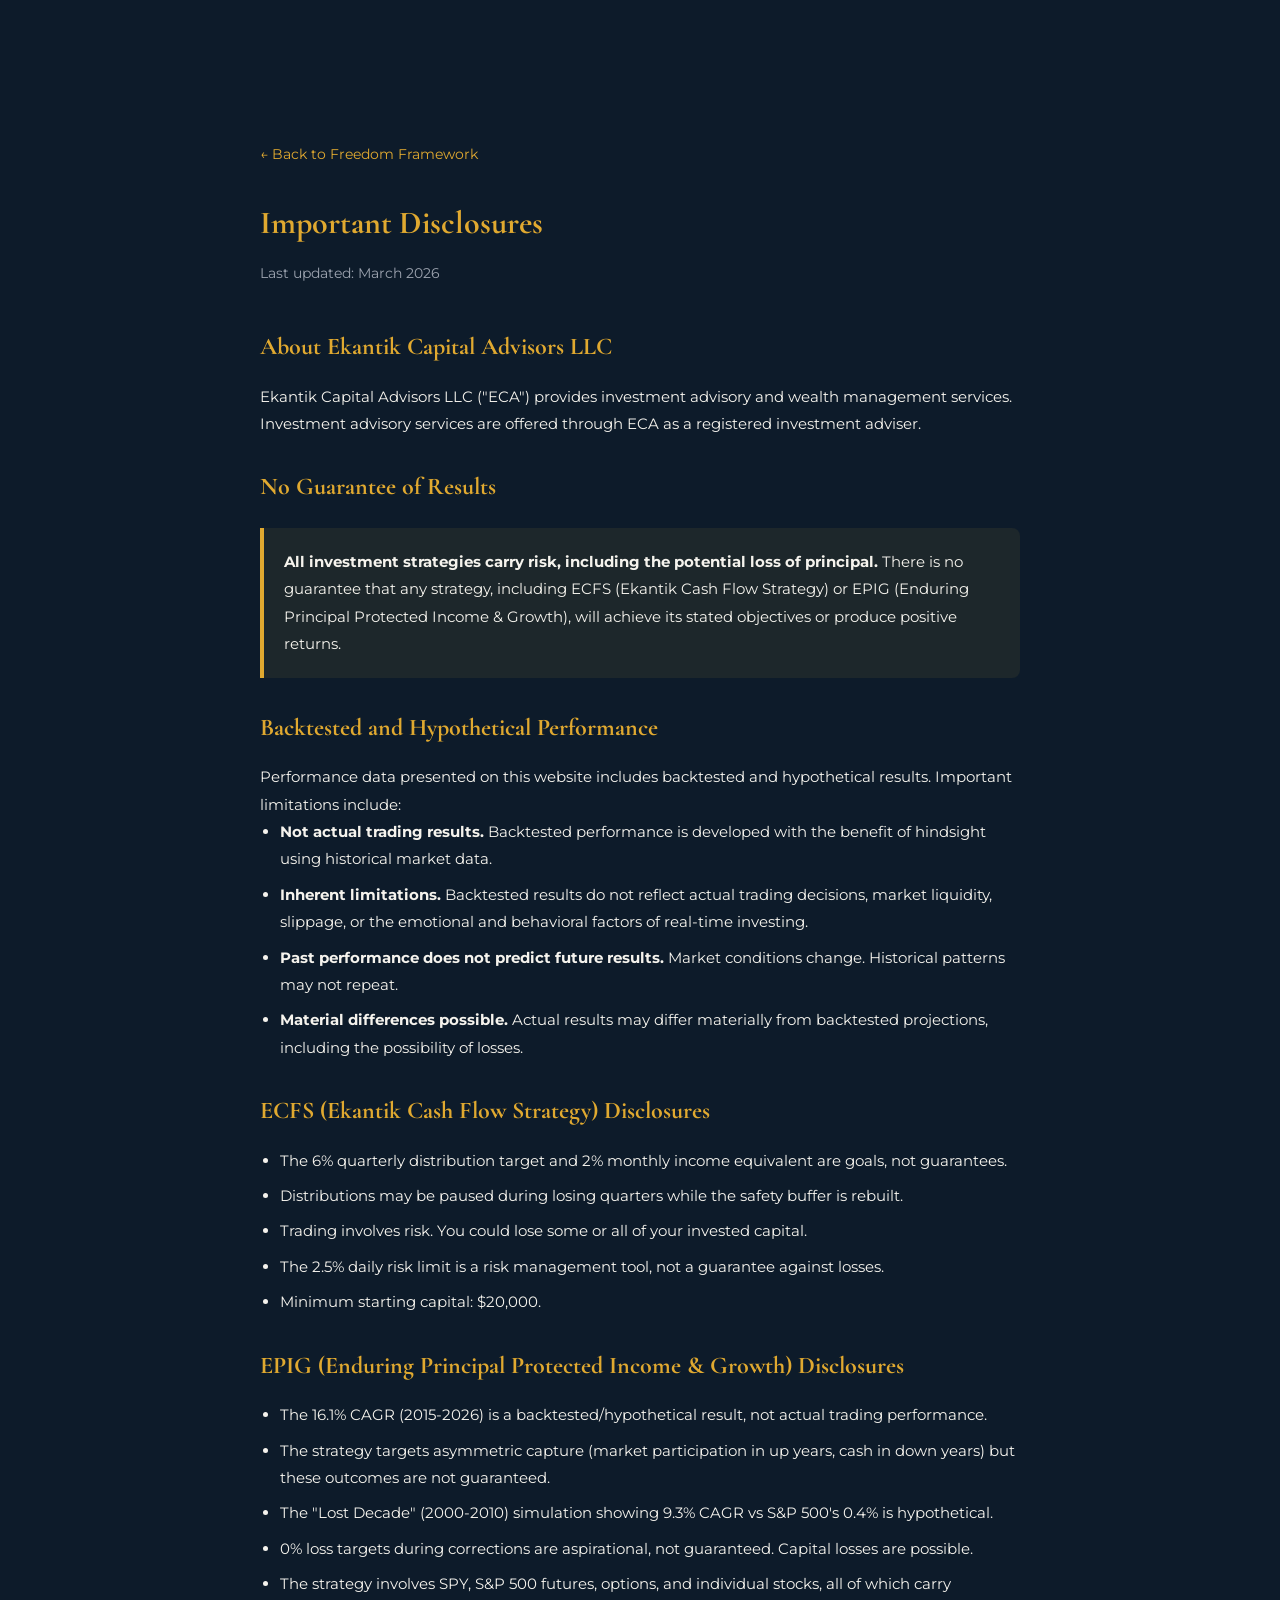
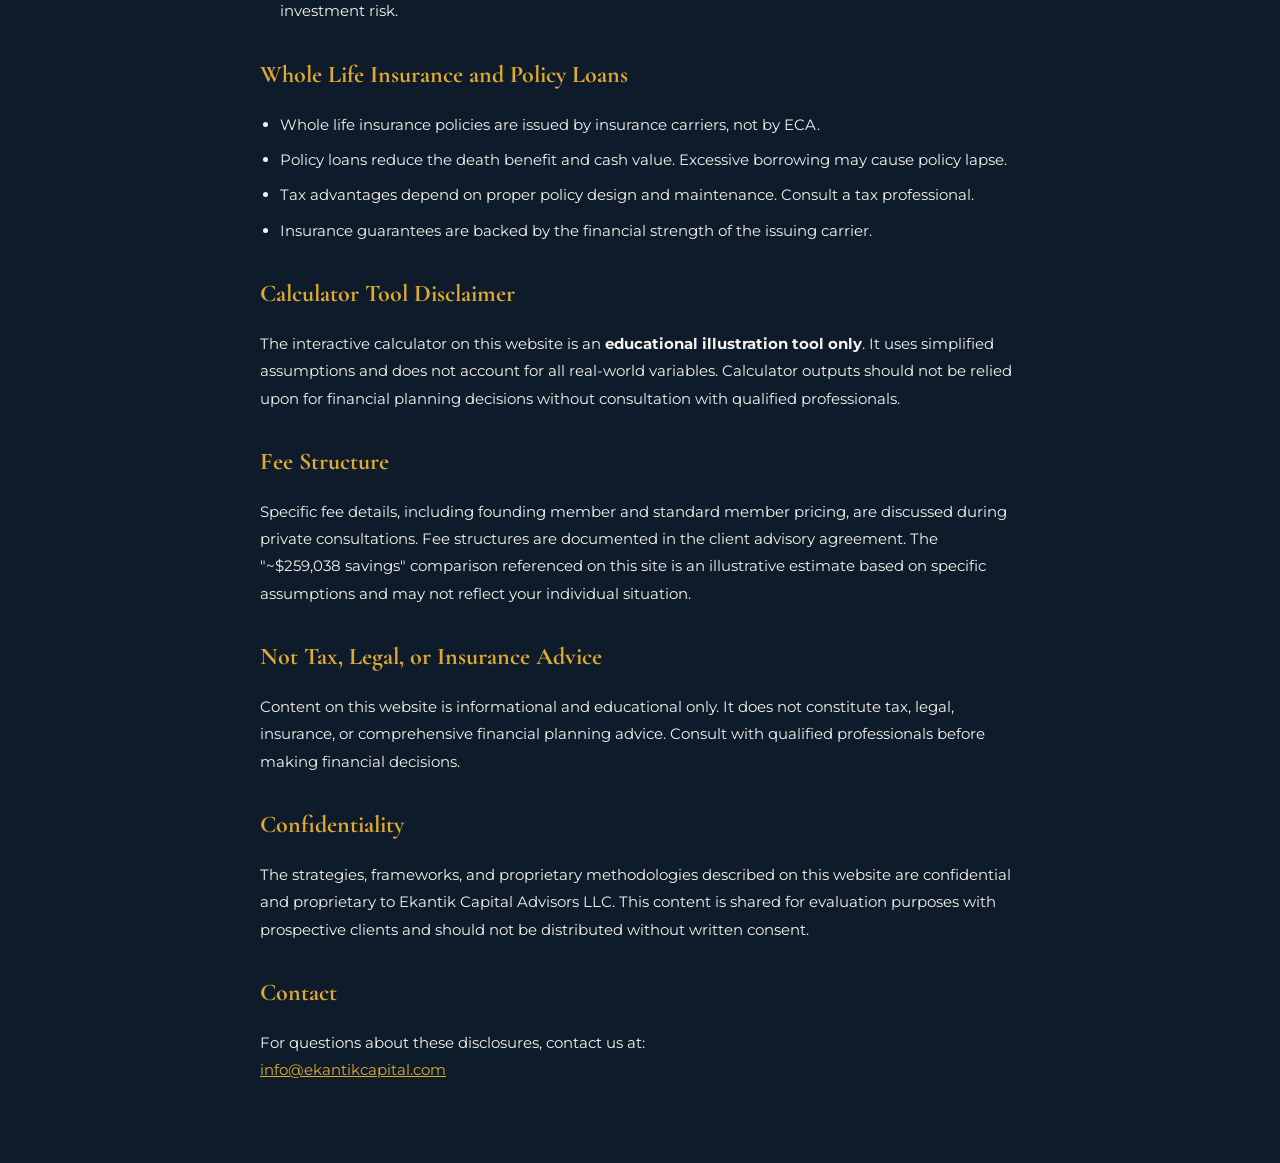
==== disclosures.html @ dc8fb446 "Implement quick-win landing page fixes for Tier 2 leave-behind - Fix copyright to 2026, update confi" ====
<!DOCTYPE html>
<html lang="en">
<head>
    <meta charset="UTF-8">
    <meta name="viewport" content="width=device-width, initial-scale=1.0">
    <title>Disclosures - Ekantik Capital Advisors LLC</title>
    <link rel="stylesheet" href="css/style.css">
    <link rel="preconnect" href="https://fonts.googleapis.com">
    <link rel="preconnect" href="https://fonts.gstatic.com" crossorigin>
    <link href="https://fonts.googleapis.com/css2?family=Cormorant+Garamond:wght@300;400;500;600;700&family=Montserrat:wght@300;400;500;600;700;800&display=swap" rel="stylesheet">
    <style>
        .legal-page { max-width: 800px; margin: 0 auto; padding: 140px 20px 80px; color: var(--cream); }
        .legal-page h1 { font-family: 'Cormorant Garamond', serif; color: var(--gold); margin-bottom: 10px; }
        .legal-page .last-updated { color: var(--silver); font-size: 0.9rem; margin-bottom: 40px; }
        .legal-page h2 { font-family: 'Cormorant Garamond', serif; color: var(--gold); font-size: 1.5rem; margin: 30px 0 15px; }
        .legal-page p, .legal-page li { line-height: 1.8; color: var(--text-gray); font-size: 0.95rem; }
        .legal-page ul { padding-left: 20px; }
        .legal-page li { margin-bottom: 8px; }
        .legal-page a { color: var(--gold); }
        .legal-page strong { color: var(--cream); }
        .back-link { display: inline-block; margin-bottom: 30px; color: var(--gold); text-decoration: none; font-size: 0.9rem; }
        .back-link:hover { text-decoration: underline; }
        .disclosure-box { background: rgba(212, 175, 55, 0.08); border-left: 4px solid var(--gold); padding: 20px; border-radius: 0 8px 8px 0; margin: 20px 0; }
    </style>
</head>
<body>
    <div class="legal-page">
        <a href="index.html" class="back-link">&larr; Back to Freedom Framework</a>
        <h1>Important Disclosures</h1>
        <p class="last-updated">Last updated: March 2026</p>

        <h2>About Ekantik Capital Advisors LLC</h2>
        <p>Ekantik Capital Advisors LLC ("ECA") provides investment advisory and wealth management services. Investment advisory services are offered through ECA as a registered investment adviser.</p>

        <h2>No Guarantee of Results</h2>
        <div class="disclosure-box">
            <p><strong>All investment strategies carry risk, including the potential loss of principal.</strong> There is no guarantee that any strategy, including ECFS (Ekantik Cash Flow Strategy) or EPIG (Enduring Principal Protected Income & Growth), will achieve its stated objectives or produce positive returns.</p>
        </div>

        <h2>Backtested and Hypothetical Performance</h2>
        <p>Performance data presented on this website includes backtested and hypothetical results. Important limitations include:</p>
        <ul>
            <li><strong>Not actual trading results.</strong> Backtested performance is developed with the benefit of hindsight using historical market data.</li>
            <li><strong>Inherent limitations.</strong> Backtested results do not reflect actual trading decisions, market liquidity, slippage, or the emotional and behavioral factors of real-time investing.</li>
            <li><strong>Past performance does not predict future results.</strong> Market conditions change. Historical patterns may not repeat.</li>
            <li><strong>Material differences possible.</strong> Actual results may differ materially from backtested projections, including the possibility of losses.</li>
        </ul>

        <h2>ECFS (Ekantik Cash Flow Strategy) Disclosures</h2>
        <ul>
            <li>The 6% quarterly distribution target and 2% monthly income equivalent are goals, not guarantees.</li>
            <li>Distributions may be paused during losing quarters while the safety buffer is rebuilt.</li>
            <li>Trading involves risk. You could lose some or all of your invested capital.</li>
            <li>The 2.5% daily risk limit is a risk management tool, not a guarantee against losses.</li>
            <li>Minimum starting capital: $20,000.</li>
        </ul>

        <h2>EPIG (Enduring Principal Protected Income & Growth) Disclosures</h2>
        <ul>
            <li>The 16.1% CAGR (2015-2026) is a backtested/hypothetical result, not actual trading performance.</li>
            <li>The strategy targets asymmetric capture (market participation in up years, cash in down years) but these outcomes are not guaranteed.</li>
            <li>The "Lost Decade" (2000-2010) simulation showing 9.3% CAGR vs S&P 500's 0.4% is hypothetical.</li>
            <li>0% loss targets during corrections are aspirational, not guaranteed. Capital losses are possible.</li>
            <li>The strategy involves SPY, S&P 500 futures, options, and individual stocks, all of which carry investment risk.</li>
        </ul>

        <h2>Whole Life Insurance and Policy Loans</h2>
        <ul>
            <li>Whole life insurance policies are issued by insurance carriers, not by ECA.</li>
            <li>Policy loans reduce the death benefit and cash value. Excessive borrowing may cause policy lapse.</li>
            <li>Tax advantages depend on proper policy design and maintenance. Consult a tax professional.</li>
            <li>Insurance guarantees are backed by the financial strength of the issuing carrier.</li>
        </ul>

        <h2>Calculator Tool Disclaimer</h2>
        <p>The interactive calculator on this website is an <strong>educational illustration tool only</strong>. It uses simplified assumptions and does not account for all real-world variables. Calculator outputs should not be relied upon for financial planning decisions without consultation with qualified professionals.</p>

        <h2>Fee Structure</h2>
        <p>Specific fee details, including founding member and standard member pricing, are discussed during private consultations. Fee structures are documented in the client advisory agreement. The "~$259,038 savings" comparison referenced on this site is an illustrative estimate based on specific assumptions and may not reflect your individual situation.</p>

        <h2>Not Tax, Legal, or Insurance Advice</h2>
        <p>Content on this website is informational and educational only. It does not constitute tax, legal, insurance, or comprehensive financial planning advice. Consult with qualified professionals before making financial decisions.</p>

        <h2>Confidentiality</h2>
        <p>The strategies, frameworks, and proprietary methodologies described on this website are confidential and proprietary to Ekantik Capital Advisors LLC. This content is shared for evaluation purposes with prospective clients and should not be distributed without written consent.</p>

        <h2>Contact</h2>
        <p>For questions about these disclosures, contact us at:<br>
        <a href="mailto:info@ekantikcapital.com">info@ekantikcapital.com</a></p>
    </div>
</body>
</html>
---- css/style.css ----
/* ===================================
   PREMIUM LANDING PAGE
   Ekantik Capital Advisors
   =================================== */

* {
    margin: 0;
    padding: 0;
    box-sizing: border-box;
}

:root {
    /* Luxury Color Palette - Updated to match PDF deck */
    --midnight: #0D1B2A;
    --deep-navy: #1B263B;
    --charcoal: #263549;
    --gold: #E0A930;
    --pale-gold: #F2C14E;
    --cream: #F5F3ED;
    --white: #FFFFFF;
    --silver: #9CA3AF;
    
    /* Typography */
    --font-display: 'Cormorant Garamond', serif;
    --font-body: 'Montserrat', sans-serif;
    
    /* Spacing */
    --section-padding: clamp(80px, 12vw, 160px);
    
    /* Transitions */
    --smooth: cubic-bezier(0.4, 0, 0.2, 1);
    --bounce: cubic-bezier(0.68, -0.55, 0.265, 1.55);
}

html {
    scroll-behavior: smooth;
    overflow-x: hidden;
}

body {
    font-family: var(--font-body);
    background: var(--midnight);
    color: var(--cream);
    font-size: 16px;
    line-height: 1.7;
    overflow-x: hidden;
    /* cursor: none; - REMOVED for better UX */
}

/* body * {
    cursor: none !important; - REMOVED for better UX
} */

.container {
    max-width: 1400px;
    margin: 0 auto;
    padding: 0 clamp(20px, 5vw, 80px);
}

/* ===================================
   CUSTOM CURSOR
   =================================== */

/* Custom cursor disabled for better UX - using native browser cursor */

/*
.cursor-dot,
.cursor-outline {
    pointer-events: none;
    position: fixed;
    top: 50%;
    left: 50%;
    transform: translate(-50%, -50%);
    border-radius: 50%;
    z-index: 10000;
    transition: width 0.3s var(--smooth), height 0.3s var(--smooth), border 0.3s var(--smooth);
}

.cursor-dot {
    width: 6px;
    height: 6px;
    background: var(--gold);
    mix-blend-mode: difference;
}

.cursor-outline {
    width: 40px;
    height: 40px;
    border: 1px solid rgba(201, 164, 92, 0.5);
    transition: width 0.5s var(--smooth), height 0.5s var(--smooth);
}

body.cursor-hover .cursor-outline {
    width: 60px;
    height: 60px;
    border-color: var(--gold);
}
*/

/* Ensure default cursor behavior */
* {
    cursor: auto !important;
}

a, button, .btn-primary, .btn-secondary, .btn-nav {
    cursor: pointer !important;
}

input, textarea, select {
    cursor: text !important;
}

/* ===================================
   PAGE LOADER
   =================================== */

.page-loader {
    position: fixed;
    inset: 0;
    background: var(--midnight);
    z-index: 100000;
    display: flex;
    align-items: center;
    justify-content: center;
    transition: opacity 0.8s var(--smooth), visibility 0.8s var(--smooth);
}

.page-loader.hidden {
    opacity: 0;
    visibility: hidden;
}

.loader-content {
    text-align: center;
}

.loader-logo {
    font-family: var(--font-display);
    font-size: clamp(40px, 8vw, 80px);
    font-weight: 700;
    color: var(--gold);
    letter-spacing: 0.2em;
    margin-bottom: 30px;
    animation: pulse 2s ease-in-out infinite;
}

.loader-bar {
    width: 200px;
    height: 2px;
    background: rgba(201, 164, 92, 0.2);
    position: relative;
    overflow: hidden;
}

.loader-bar::after {
    content: '';
    position: absolute;
    top: 0;
    left: -100%;
    width: 100%;
    height: 100%;
    background: var(--gold);
    animation: loading 1.5s ease-in-out infinite;
}

@keyframes pulse {
    0%, 100% { opacity: 1; }
    50% { opacity: 0.5; }
}

@keyframes loading {
    0% { left: -100%; }
    100% { left: 100%; }
}

/* ===================================
   NAVIGATION
   =================================== */

.navbar {
    position: fixed;
    top: 0;
    left: 0;
    right: 0;
    z-index: 1000;
    padding: clamp(20px, 3vw, 40px) 0;
    transition: all 0.6s var(--smooth);
}

.navbar.scrolled {
    padding: 15px 0;
}

.nav-bg {
    position: absolute;
    inset: 0;
    background: rgba(13, 27, 42, 0);
    backdrop-filter: blur(0px);
    transition: all 0.6s var(--smooth);
    border-bottom: 1px solid transparent;
}

.navbar.scrolled .nav-bg {
    background: rgba(13, 27, 42, 0.95);
    backdrop-filter: blur(20px);
    border-bottom-color: rgba(224, 169, 48, 0.15);
}

.nav-content {
    display: flex;
    justify-content: space-between;
    align-items: center;
    position: relative;
    z-index: 1;
}

.logo {
    display: flex;
    align-items: center;
    gap: 20px;
}

.logo-monogram {
    font-family: var(--font-display);
    font-size: clamp(28px, 4vw, 40px);
    font-weight: 700;
    color: var(--gold);
    letter-spacing: 0.15em;
    transition: transform 0.4s var(--smooth);
}

.logo:hover .logo-monogram {
    transform: scale(1.05);
}

.logo-full {
    display: flex;
    flex-direction: column;
    gap: 2px;
}

.logo-name {
    font-size: clamp(14px, 1.5vw, 18px);
    font-weight: 600;
    letter-spacing: 0.1em;
    color: var(--cream);
}

.logo-subtitle {
    font-size: clamp(10px, 1vw, 12px);
    font-weight: 400;
    letter-spacing: 0.2em;
    text-transform: uppercase;
    color: var(--silver);
}

.nav-links {
    display: flex;
    align-items: center;
    gap: clamp(30px, 4vw, 60px);
}

.nav-links a:not(.btn-nav) {
    position: relative;
    color: var(--cream);
    text-decoration: none;
    font-size: 14px;
    font-weight: 500;
    letter-spacing: 0.05em;
    transition: color 0.3s var(--smooth);
}

.nav-links a:not(.btn-nav)::before {
    content: attr(data-text);
    position: absolute;
    top: 0;
    left: 0;
    color: var(--gold);
    overflow: hidden;
    width: 0;
    transition: width 0.4s var(--smooth);
}

.nav-links a:not(.btn-nav):hover::before {
    width: 100%;
}

.btn-nav {
    display: flex;
    align-items: center;
    gap: 10px;
    background: linear-gradient(135deg, var(--gold), var(--pale-gold));
    color: var(--midnight);
    padding: 12px 30px;
    border-radius: 50px;
    text-decoration: none;
    font-size: 13px;
    font-weight: 600;
    letter-spacing: 0.05em;
    transition: all 0.4s var(--smooth);
    overflow: hidden;
    position: relative;
}

.btn-nav::before {
    content: '';
    position: absolute;
    top: 50%;
    left: 50%;
    width: 0;
    height: 0;
    background: var(--cream);
    border-radius: 50%;
    transform: translate(-50%, -50%);
    transition: width 0.6s var(--smooth), height 0.6s var(--smooth);
}

.btn-nav:hover::before {
    width: 300px;
    height: 300px;
}

.btn-nav span,
.btn-nav i {
    position: relative;
    z-index: 1;
}

.btn-nav i {
    transition: transform 0.4s var(--smooth);
}

.btn-nav:hover i {
    transform: translateX(5px);
}

.mobile-menu-toggle {
    display: none;
    flex-direction: column;
    gap: 6px;
    background: none;
    border: none;
    padding: 10px;
    z-index: 1001;
}

.mobile-menu-toggle span {
    width: 30px;
    height: 2px;
    background: var(--gold);
    transition: all 0.3s var(--smooth);
}

.mobile-menu-toggle.active span:first-child {
    transform: rotate(45deg) translate(7px, 7px);
}

.mobile-menu-toggle.active span:last-child {
    transform: rotate(-45deg) translate(7px, -7px);
}

.mobile-menu {
    position: fixed;
    top: 0;
    right: -100%;
    width: 100%;
    max-width: 400px;
    height: 100vh;
    z-index: 999;
    transition: right 0.6s var(--smooth);
}

.mobile-menu.active {
    right: 0;
}

.mobile-menu-overlay {
    position: absolute;
    inset: 0;
    background: rgba(11, 17, 32, 0.98);
    backdrop-filter: blur(20px);
}

.mobile-menu-content {
    position: relative;
    display: flex;
    flex-direction: column;
    gap: 30px;
    padding: 120px 50px;
}

.mobile-menu-content a {
    color: var(--cream);
    text-decoration: none;
    font-size: 24px;
    font-weight: 600;
    letter-spacing: 0.05em;
    opacity: 0;
    transform: translateX(30px);
    transition: all 0.3s var(--smooth);
}

.mobile-menu.active .mobile-menu-content a {
    opacity: 1;
    transform: translateX(0);
}

.mobile-menu-content a:nth-child(1) { transition-delay: 0.1s; }
.mobile-menu-content a:nth-child(2) { transition-delay: 0.2s; }
.mobile-menu-content a:nth-child(3) { transition-delay: 0.3s; }
.mobile-menu-content a:nth-child(4) { transition-delay: 0.4s; }
.mobile-menu-content a:nth-child(5) { transition-delay: 0.5s; }
.mobile-menu-content a:nth-child(6) { transition-delay: 0.6s; }
.mobile-menu-content a:nth-child(7) { transition-delay: 0.7s; }
.mobile-menu-content a:nth-child(8) { transition-delay: 0.8s; }
.mobile-menu-content a:nth-child(9) { transition-delay: 0.9s; }

.mobile-menu-content a:hover {
    color: var(--gold);
    transform: translateX(10px);
}

/* ===================================
   HERO SECTION
   =================================== */

.hero {
    position: relative;
    min-height: 100vh;
    display: flex;
    align-items: center;
    justify-content: center;
    overflow: hidden;
}

.hero-background {
    position: absolute;
    inset: 0;
}

#particleCanvas {
    width: 100%;
    height: 100%;
}

.gradient-overlay {
    position: absolute;
    inset: 0;
    background: radial-gradient(ellipse at top, transparent, var(--midnight) 70%);
}

.hero-content {
    position: relative;
    z-index: 1;
    text-align: center;
    padding: 100px 20px;
    max-width: 1200px;
    margin: 0 auto;
}

.hero-badge {
    display: inline-flex;
    align-items: center;
    gap: 15px;
    padding: 10px 30px;
    border: 1px solid rgba(224, 169, 48, 0.4);
    border-radius: 50px;
    font-size: 11px;
    font-weight: 600;
    letter-spacing: 0.2em;
    text-transform: uppercase;
    color: var(--gold);
    margin-bottom: 40px;
    backdrop-filter: blur(10px);
    background: rgba(224, 169, 48, 0.05);
}

.badge-icon {
    font-size: 8px;
}

.hero-title {
    font-family: var(--font-display);
    font-size: clamp(40px, 8vw, 100px);
    font-weight: 700;
    line-height: 1.1;
    margin-bottom: 30px;
    color: var(--cream);
}

.title-line {
    display: block;
}

.title-accent {
    background: linear-gradient(135deg, var(--gold), var(--pale-gold), var(--gold));
    -webkit-background-clip: text;
    -webkit-text-fill-color: transparent;
    background-clip: text;
    background-size: 200% 100%;
    animation: shimmer 3s ease-in-out infinite;
}

.title-accent .word {
    display: inline-block;
    margin: 0 15px;
}

@keyframes shimmer {
    0%, 100% { background-position: 0% center; }
    50% { background-position: 100% center; }
}

.hero-subtitle {
    font-size: clamp(16px, 2vw, 22px);
    color: var(--silver);
    margin-bottom: 60px;
    font-weight: 400;
    letter-spacing: 0.02em;
}

.hero-description {
    max-width: 900px;
    margin: 0 auto 40px;
    font-size: 17px;
    color: var(--silver);
    line-height: 1.8;
}

/* Hero Metrics */
.hero-metrics {
    display: grid;
    grid-template-columns: repeat(3, 1fr);
    gap: 24px;
    max-width: 900px;
    margin: 0 auto;
}

.metric-item {
    display: flex;
    align-items: center;
    gap: 16px;
    background: linear-gradient(135deg, rgba(13, 27, 42, 0.8) 0%, rgba(27, 38, 59, 0.8) 100%);
    border: 2px solid rgba(224, 169, 48, 0.3);
    border-radius: 12px;
    padding: 20px;
    transition: all 0.3s ease;
}

.metric-item:hover {
    border-color: var(--gold);
    transform: translateY(-4px);
    box-shadow: 0 8px 24px rgba(224, 169, 48, 0.3);
}

.metric-icon {
    width: 48px;
    height: 48px;
    background: linear-gradient(135deg, rgba(224, 169, 48, 0.2) 0%, rgba(242, 193, 78, 0.2) 100%);
    border: 2px solid rgba(224, 169, 48, 0.4);
    border-radius: 50%;
    display: flex;
    align-items: center;
    justify-content: center;
    flex-shrink: 0;
}

.metric-icon i {
    color: var(--gold);
    font-size: 20px;
}

.metric-content {
    flex: 1;
    display: flex;
    flex-direction: column;
    gap: 4px;
}

.metric-label {
    font-size: 12px;
    font-weight: 600;
    color: var(--pale-gold);
    text-transform: uppercase;
    letter-spacing: 0.5px;
}

.metric-value {
    font-size: 16px;
    font-weight: 700;
    color: var(--cream);
    font-family: 'Cormorant Garamond', serif;
}

.hero-pillars {
    display: flex;
    justify-content: center;
    gap: 40px;
    margin-bottom: 60px;
    flex-wrap: wrap;
}

.pillar-badge {
    display: flex;
    flex-direction: column;
    align-items: center;
    gap: 12px;
    text-align: center;
    max-width: 200px;
}

.pillar-badge .pillar-icon {
    width: 50px;
    height: 50px;
    background: rgba(224, 169, 48, 0.2);
    border-radius: 50%;
    display: flex;
    align-items: center;
    justify-content: center;
    transition: all 0.4s var(--smooth);
}

.pillar-badge .pillar-icon i {
    color: var(--gold);
    font-size: 20px;
}

.pillar-badge:hover .pillar-icon {
    background: var(--gold);
    transform: scale(1.1);
}

.pillar-badge:hover .pillar-icon i {
    color: var(--midnight);
}

.pillar-badge span {
    font-size: 14px;
    font-weight: 600;
    color: var(--cream);
}

.hero-cta {
    display: flex;
    justify-content: center;
    align-items: center;
    gap: 30px;
    margin-bottom: 80px;
    flex-wrap: wrap;
}

.btn-primary,
.btn-secondary {
    display: inline-flex;
    align-items: center;
    gap: 15px;
    padding: 18px 40px;
    font-size: 14px;
    font-weight: 600;
    letter-spacing: 0.05em;
    text-decoration: none;
    border-radius: 50px;
    transition: all 0.4s var(--smooth);
    position: relative;
    overflow: hidden;
}

.btn-primary {
    background: linear-gradient(135deg, var(--gold), var(--pale-gold));
    color: var(--midnight);
    box-shadow: 0 10px 40px rgba(224, 169, 48, 0.3);
}

.btn-primary::before {
    content: '';
    position: absolute;
    top: 0;
    left: -100%;
    width: 100%;
    height: 100%;
    background: linear-gradient(90deg, transparent, rgba(255, 255, 255, 0.3), transparent);
    transition: left 0.6s var(--smooth);
}

.btn-primary:hover::before {
    left: 100%;
}

.btn-primary:hover {
    transform: translateY(-3px);
    box-shadow: 0 15px 50px rgba(224, 169, 48, 0.5);
}

.btn-icon {
    transition: transform 0.4s var(--smooth);
}

.btn-primary:hover .btn-icon {
    transform: translateX(5px);
}

.btn-secondary {
    background: transparent;
    border: 1px solid rgba(224, 169, 48, 0.5);
    color: var(--gold);
}

.btn-secondary:hover {
    background: rgba(224, 169, 48, 0.1);
    border-color: var(--gold);
    transform: translateY(-3px);
}

.scroll-indicator {
    display: flex;
    flex-direction: column;
    align-items: center;
    gap: 10px;
    font-size: 11px;
    text-transform: uppercase;
    letter-spacing: 0.15em;
    color: var(--silver);
    animation: float 3s ease-in-out infinite;
}

.scroll-line {
    width: 1px;
    height: 60px;
    background: linear-gradient(to bottom, var(--gold), transparent);
}

@keyframes float {
    0%, 100% { transform: translateY(0); }
    50% { transform: translateY(-10px); }
}

/* Hero Responsive */
@media (max-width: 992px) {
    .hero-metrics {
        grid-template-columns: 1fr;
        gap: 16px;
    }
}

@media (max-width: 768px) {
    .hero-title .title-line {
        font-size: 36px;
    }
    
    .hero-subtitle {
        font-size: 16px;
    }
    
    .metric-item {
        padding: 16px;
    }
    
    .metric-icon {
        width: 40px;
        height: 40px;
    }
    
    .metric-icon i {
        font-size: 18px;
    }
    
    .metric-label {
        font-size: 11px;
    }
    
    .metric-value {
        font-size: 14px;
    }
}

/* ===================================
   SOCIAL PROOF STRIP
   =================================== */

.social-proof-strip {
    background: linear-gradient(135deg, rgba(13, 27, 42, 0.95) 0%, rgba(27, 38, 59, 0.95) 100%);
    border-top: 1px solid rgba(224, 169, 48, 0.2);
    border-bottom: 1px solid rgba(224, 169, 48, 0.2);
    padding: 40px 0;
}

.proof-items {
    display: grid;
    grid-template-columns: repeat(4, 1fr);
    gap: 40px;
    max-width: 1200px;
    margin: 0 auto;
}

.proof-item {
    display: flex;
    align-items: center;
    gap: 16px;
    padding: 20px;
    background: rgba(13, 27, 42, 0.5);
    border: 2px solid rgba(224, 169, 48, 0.2);
    border-radius: 12px;
    transition: all 0.3s ease;
}

.proof-item:hover {
    border-color: var(--gold);
    transform: translateY(-4px);
    box-shadow: 0 8px 24px rgba(224, 169, 48, 0.25);
}

.proof-icon {
    width: 48px;
    height: 48px;
    background: linear-gradient(135deg, rgba(224, 169, 48, 0.2) 0%, rgba(242, 193, 78, 0.2) 100%);
    border: 2px solid rgba(224, 169, 48, 0.3);
    border-radius: 50%;
    display: flex;
    align-items: center;
    justify-content: center;
    flex-shrink: 0;
}

.proof-icon i {
    color: var(--gold);
    font-size: 20px;
}

.proof-content {
    display: flex;
    flex-direction: column;
    gap: 4px;
}

.proof-value {
    font-size: 20px;
    font-weight: 700;
    color: var(--gold);
    font-family: 'Cormorant Garamond', serif;
    line-height: 1;
}

.proof-label {
    font-size: 12px;
    font-weight: 600;
    color: var(--silver);
    text-transform: uppercase;
    letter-spacing: 0.5px;
    line-height: 1.2;
}

/* Social Proof Responsive */
@media (max-width: 992px) {
    .proof-items {
        grid-template-columns: repeat(2, 1fr);
        gap: 20px;
    }
}

@media (max-width: 768px) {
    .social-proof-strip {
        padding: 30px 0;
    }
    
    .proof-items {
        grid-template-columns: 1fr;
        gap: 16px;
    }
    
    .proof-item {
        padding: 16px;
    }
    
    .proof-icon {
        width: 40px;
        height: 40px;
    }
    
    .proof-icon i {
        font-size: 18px;
    }
    
    .proof-value {
        font-size: 18px;
    }
    
    .proof-label {
        font-size: 11px;
    }
}

/* ===================================
   PHILOSOPHY SECTION
   =================================== */

.philosophy-section {
    padding: var(--section-padding) 0;
    background: linear-gradient(180deg, var(--midnight) 0%, var(--deep-navy) 100%);
    position: relative;
}

.philosophy-section .container {
    max-width: 1200px;
}

/* Philosophy Framework Container */
.philosophy-framework {
    margin-top: 60px;
}

/* Three Core Pillars */
.philosophy-pillars {
    display: grid;
    grid-template-columns: repeat(3, 1fr);
    gap: 40px;
    margin-bottom: 60px;
}

.philosophy-pillar {
    background: linear-gradient(135deg, rgba(224, 169, 48, 0.08), rgba(224, 169, 48, 0.02));
    border: 1px solid rgba(224, 169, 48, 0.2);
    border-radius: 20px;
    padding: 40px 30px;
    text-align: center;
    transition: all 0.5s var(--smooth);
}

.philosophy-pillar:hover {
    transform: translateY(-8px);
    background: linear-gradient(135deg, rgba(224, 169, 48, 0.15), rgba(224, 169, 48, 0.05));
    border-color: rgba(224, 169, 48, 0.4);
    box-shadow: 0 12px 40px rgba(224, 169, 48, 0.25);
}

.pillar-icon-box {
    width: 80px;
    height: 80px;
    margin: 0 auto 24px;
    background: linear-gradient(135deg, var(--gold), var(--pale-gold));
    border-radius: 20px;
    display: flex;
    align-items: center;
    justify-content: center;
    transition: all 0.5s var(--bounce);
}

.philosophy-pillar:hover .pillar-icon-box {
    transform: scale(1.1) rotate(5deg);
}

.pillar-icon-box i {
    font-size: 36px;
    color: var(--midnight);
}

.pillar-title {
    font-family: var(--font-display);
    font-size: 24px;
    font-weight: 700;
    color: var(--cream);
    margin-bottom: 16px;
}

.pillar-description {
    font-size: 15px;
    line-height: 1.7;
    color: var(--silver);
}

/* Designed to Avoid Section */
.philosophy-avoidance {
    background: linear-gradient(135deg, rgba(220, 53, 69, 0.12), rgba(220, 53, 69, 0.04));
    border: 1px solid rgba(220, 53, 69, 0.3);
    border-radius: 20px;
    padding: 40px;
    margin-bottom: 50px;
}

.avoidance-title {
    font-family: var(--font-display);
    font-size: 28px;
    font-weight: 700;
    color: var(--cream);
    margin-bottom: 30px;
    display: flex;
    align-items: center;
    justify-content: center;
    gap: 12px;
}

.avoidance-title i {
    color: #ff6b6b;
}

.avoidance-grid {
    display: grid;
    grid-template-columns: repeat(2, 1fr);
    gap: 24px;
}

.avoidance-item {
    display: flex;
    align-items: center;
    gap: 12px;
    padding: 16px 20px;
    background: rgba(27, 38, 59, 0.6);
    border: 1px solid rgba(220, 53, 69, 0.2);
    border-radius: 12px;
    transition: all 0.3s var(--smooth);
}

.avoidance-item:hover {
    background: rgba(27, 38, 59, 0.8);
    border-color: rgba(220, 53, 69, 0.4);
    transform: translateX(8px);
}

.avoidance-item i {
    font-size: 20px;
    color: #ff6b6b;
    flex-shrink: 0;
}

.avoidance-item span {
    font-size: 15px;
    font-weight: 500;
    color: var(--silver);
    line-height: 1.5;
}

/* Control & Efficiency Shields */
.philosophy-shields {
    display: grid;
    grid-template-columns: repeat(2, 1fr);
    gap: 40px;
    margin-bottom: 50px;
}

.philosophy-shield {
    border-radius: 20px;
    padding: 40px 35px;
    position: relative;
    overflow: hidden;
    transition: all 0.5s var(--smooth);
}

.philosophy-shield::before {
    content: '';
    position: absolute;
    top: 0;
    left: 0;
    width: 5px;
    height: 100%;
    transition: width 0.5s var(--smooth);
}

.philosophy-shield:hover::before {
    width: 100%;
    opacity: 0.1;
}

.shield-blue {
    background: linear-gradient(135deg, rgba(13, 110, 253, 0.12), rgba(13, 110, 253, 0.04));
    border: 1px solid rgba(13, 110, 253, 0.3);
}

.shield-blue::before {
    background: linear-gradient(180deg, rgba(13, 110, 253, 0.8), rgba(13, 110, 253, 0.4));
}

.shield-blue:hover {
    border-color: rgba(13, 110, 253, 0.5);
    box-shadow: 0 8px 32px rgba(13, 110, 253, 0.25);
}

.shield-gold {
    background: linear-gradient(135deg, rgba(224, 169, 48, 0.12), rgba(224, 169, 48, 0.04));
    border: 1px solid rgba(224, 169, 48, 0.3);
}

.shield-gold::before {
    background: linear-gradient(180deg, var(--gold), var(--pale-gold));
}

.shield-gold:hover {
    border-color: rgba(224, 169, 48, 0.5);
    box-shadow: 0 8px 32px rgba(224, 169, 48, 0.25);
}

.shield-icon {
    width: 60px;
    height: 60px;
    margin-bottom: 20px;
    background: rgba(224, 169, 48, 0.15);
    border-radius: 12px;
    display: flex;
    align-items: center;
    justify-content: center;
    transition: all 0.4s var(--bounce);
}

.shield-blue .shield-icon {
    background: rgba(13, 110, 253, 0.15);
}

.shield-blue .shield-icon i {
    font-size: 28px;
    color: #6ea8fe;
}

.shield-gold .shield-icon i {
    font-size: 28px;
    color: var(--gold);
}

.philosophy-shield:hover .shield-icon {
    transform: scale(1.1);
}

.shield-title {
    font-family: var(--font-display);
    font-size: 22px;
    font-weight: 700;
    color: var(--cream);
    margin-bottom: 20px;
}

.shield-list {
    list-style: none;
    padding: 0;
    margin: 0;
}

.shield-list li {
    display: flex;
    align-items: flex-start;
    gap: 10px;
    padding: 10px 0;
    font-size: 15px;
    color: var(--silver);
    line-height: 1.6;
}

.shield-list li i {
    font-size: 14px;
    margin-top: 3px;
    flex-shrink: 0;
}

.shield-blue .shield-list li i {
    color: #6ea8fe;
}

.shield-gold .shield-list li i {
    color: var(--gold);
}

/* Framework Statement */
.philosophy-statement {
    max-width: 900px;
    margin: 0 auto 50px;
    text-align: center;
    font-size: 18px;
    line-height: 1.8;
    color: var(--silver);
    padding: 30px 40px;
    background: linear-gradient(135deg, rgba(224, 169, 48, 0.12), rgba(224, 169, 48, 0.04));
    border-left: 4px solid var(--gold);
    border-radius: 12px;
}

.philosophy-statement strong {
    color: var(--gold);
    font-weight: 700;
}

/* CTA Block */
.philosophy-cta {
    display: flex;
    justify-content: center;
    align-items: center;
    gap: 20px;
    flex-wrap: wrap;
}

.philosophy-btn-primary,
.philosophy-btn-secondary {
    display: inline-flex;
    align-items: center;
    gap: 10px;
    padding: 16px 32px;
    font-size: 16px;
    font-weight: 600;
    border-radius: 8px;
    transition: all 0.3s var(--smooth);
    text-decoration: none;
}

.philosophy-btn-primary {
    background: linear-gradient(135deg, var(--gold), var(--pale-gold));
    color: var(--midnight);
    border: none;
}

.philosophy-btn-primary:hover {
    transform: translateY(-3px);
    box-shadow: 0 12px 30px rgba(224, 169, 48, 0.35);
}

.philosophy-btn-secondary {
    background: transparent;
    color: var(--cream);
    border: 2px solid rgba(224, 169, 48, 0.5);
}

.philosophy-btn-secondary:hover {
    background: rgba(224, 169, 48, 0.15);
    color: var(--gold);
    border-color: var(--gold);
    transform: translateY(-2px);
}

/* Responsive */
@media (max-width: 968px) {
    .philosophy-pillars {
        grid-template-columns: 1fr;
        gap: 30px;
    }
    
    .philosophy-shields {
        grid-template-columns: 1fr;
        gap: 30px;
    }
    
    .avoidance-grid {
        grid-template-columns: 1fr;
    }
}

@media (max-width: 768px) {
    .philosophy-section {
        padding: 60px 0;
    }
    
    .philosophy-framework {
        margin-top: 40px;
    }
    
    .philosophy-pillar {
        padding: 30px 24px;
    }
    
    .philosophy-avoidance {
        padding: 30px 24px;
    }
    
    .philosophy-shield {
        padding: 30px 24px;
    }
    
    .philosophy-statement {
        padding: 24px 20px;
        font-size: 16px;
    }
    
    .philosophy-cta {
        flex-direction: column;
        gap: 15px;
    }
    
    .philosophy-btn-primary,
    .philosophy-btn-secondary {
        width: 100%;
        justify-content: center;
    }
}

/* ===================================
   CORE OBJECTIVE SECTION (Old - keeping for compatibility)
   =================================== */
    padding: 30px 20px;
    background: rgba(224, 169, 48, 0.05);
    border: 1px solid rgba(224, 169, 48, 0.15);
    border-radius: 16px;
    text-align: center;
    transition: all 0.4s var(--smooth);
}

.principle-item:hover {
    background: rgba(224, 169, 48, 0.12);
    border-color: rgba(224, 169, 48, 0.35);
    transform: translateY(-5px);
}

.principle-item i {
    font-size: 32px;
    color: var(--gold);
    transition: all 0.4s var(--smooth);
}

.principle-item:hover i {
    transform: scale(1.15);
    color: var(--pale-gold);
}

.principle-item span {
    font-size: 15px;
    font-weight: 600;
    color: var(--cream);
    line-height: 1.5;
}

/* Efficiency Promise */
.efficiency-promise {
    display: flex;
    gap: 30px;
    align-items: center;
    padding: 45px 50px;
    background: linear-gradient(135deg, rgba(224, 169, 48, 0.12), rgba(224, 169, 48, 0.05));
    border: 1px solid rgba(224, 169, 48, 0.35);
    border-radius: 24px;
    position: relative;
    overflow: hidden;
}

.efficiency-promise::before {
    content: '';
    position: absolute;
    top: 0;
    left: 0;
    width: 4px;
    height: 100%;
    background: linear-gradient(180deg, var(--gold), var(--pale-gold));
}

.promise-icon {
    width: 80px;
    height: 80px;
    background: linear-gradient(135deg, var(--gold), var(--pale-gold));
    border-radius: 20px;
    display: flex;
    align-items: center;
    justify-content: center;
    flex-shrink: 0;
    box-shadow: 0 10px 30px rgba(224, 169, 48, 0.3);
}

.promise-icon i {
    font-size: 36px;
    color: var(--midnight);
}

.promise-content h4 {
    font-size: 22px;
    font-weight: 700;
    color: var(--cream);
    margin-bottom: 12px;
}

.promise-content p {
    font-size: 16px;
    color: var(--silver);
    line-height: 1.8;
}

/* Responsive */
@media (max-width: 968px) {
    .objective-grid {
        grid-template-columns: 1fr;
        gap: 40px;
    }
    
    .principles-grid {
        grid-template-columns: repeat(auto-fit, minmax(220px, 1fr));
        gap: 20px;
    }
    
    .efficiency-promise {
        flex-direction: column;
        text-align: center;
        padding: 40px 30px;
    }
    
    .efficiency-promise::before {
        width: 100%;
        height: 4px;
    }
}

@media (max-width: 768px) {
    .objective-header {
        margin-bottom: 50px;
    }
    
    .objective-grid {
        gap: 30px;
    }
    
    .objective-block {
        padding: 35px 25px;
    }
    
    .control-principles {
        padding: 35px 25px;
    }
    
    .principles-grid {
        grid-template-columns: 1fr;
    }
}

/* ===================================
   EXPENSE PRIORITIZATION PYRAMID
   =================================== */

.expense-pyramid {
    padding: var(--section-padding) 0;
    background: linear-gradient(135deg, var(--midnight) 0%, var(--deep-navy) 100%);
    position: relative;
    overflow: hidden;
}

.expense-pyramid::before {
    content: '';
    position: absolute;
    top: 0;
    left: 0;
    right: 0;
    height: 2px;
    background: linear-gradient(90deg, transparent, var(--gold), transparent);
    opacity: 0.5;
}

/* Desktop 2-Column Layout */
.pyramid-layout {
    display: grid;
    grid-template-columns: 45% 55%;
    gap: 80px;
    align-items: center;
    min-height: 600px;
    padding: 72px 0;
}

/* Left Column: Text Content */
.pyramid-content {
    display: flex;
    flex-direction: column;
    gap: 30px;
}

.pyramid-title {
    font-family: var(--font-display);
    font-size: clamp(36px, 5vw, 54px);
    font-weight: 600;
    color: var(--cream);
    line-height: 1.2;
    margin-bottom: 10px;
}

.pyramid-subtitle {
    font-size: 18px;
    color: var(--gold);
    font-weight: 500;
    letter-spacing: 0.5px;
    margin-bottom: 10px;
}

.pyramid-objective {
    padding: 24px 30px;
    background: rgba(224, 169, 48, 0.08);
    border-left: 4px solid var(--gold);
    border-radius: 8px;
    font-size: 17px;
    line-height: 1.8;
    color: var(--cream);
}

.pyramid-objective strong {
    color: var(--gold);
    font-weight: 700;
}

.pyramid-narrative p {
    font-size: 16px;
    line-height: 1.9;
    color: var(--silver);
}

.pyramid-chips {
    display: flex;
    flex-wrap: wrap;
    gap: 12px;
    margin-top: 10px;
}

.pyramid-chip {
    padding: 10px 20px;
    background: rgba(242, 193, 78, 0.12);
    border: 1px solid rgba(224, 169, 48, 0.3);
    border-radius: 24px;
    font-size: 14px;
    font-weight: 600;
    color: var(--pale-gold);
    letter-spacing: 0.3px;
    transition: all 0.3s var(--smooth);
}

.pyramid-chip:hover {
    background: rgba(242, 193, 78, 0.2);
    border-color: var(--gold);
    transform: translateY(-2px);
}

/* Right Column: Image */
.pyramid-image-container {
    position: relative;
    height: 100%;
    display: flex;
    align-items: center;
    justify-content: center;
}

.pyramid-image-wrapper {
    position: relative;
    width: 100%;
    max-width: 600px;
    cursor: pointer;
    border-radius: 16px;
    overflow: hidden;
    box-shadow: 0 20px 60px rgba(0, 0, 0, 0.4);
    transition: all 0.4s var(--smooth);
}

.pyramid-image-wrapper:hover {
    transform: translateY(-8px);
    box-shadow: 0 30px 80px rgba(224, 169, 48, 0.3);
}

.pyramid-image {
    width: 100%;
    height: auto;
    display: block;
    border-radius: 16px;
}

.image-zoom-hint {
    position: absolute;
    bottom: 20px;
    right: 20px;
    background: rgba(13, 27, 42, 0.95);
    border: 1px solid var(--gold);
    padding: 10px 18px;
    border-radius: 24px;
    display: flex;
    align-items: center;
    gap: 8px;
    font-size: 13px;
    color: var(--gold);
    font-weight: 600;
    opacity: 0;
    transition: opacity 0.3s var(--smooth);
    pointer-events: none;
}

.pyramid-image-wrapper:hover .image-zoom-hint {
    opacity: 1;
}

.image-zoom-hint i {
    font-size: 14px;
}

.zoom-text-mobile {
    display: none;
}

/* Legend Block */
.pyramid-legend {
    margin-top: 80px;
    padding: 50px 40px;
    background: rgba(27, 38, 59, 0.5);
    border: 1px solid rgba(224, 169, 48, 0.2);
    border-radius: 20px;
    backdrop-filter: blur(10px);
}

.legend-title {
    font-family: var(--font-display);
    font-size: 28px;
    font-weight: 600;
    color: var(--gold);
    margin-bottom: 40px;
    text-align: center;
}

.legend-grid {
    display: grid;
    grid-template-columns: repeat(2, 1fr);
    gap: 40px;
}

.legend-item {
    display: flex;
    gap: 20px;
    padding: 25px;
    background: rgba(13, 27, 42, 0.6);
    border: 1px solid rgba(224, 169, 48, 0.15);
    border-radius: 12px;
    transition: all 0.3s var(--smooth);
}

.legend-item:hover {
    background: rgba(27, 38, 59, 0.8);
    border-color: var(--gold);
    transform: translateX(8px);
}

.legend-icon {
    width: 50px;
    height: 50px;
    flex-shrink: 0;
    background: linear-gradient(135deg, var(--gold), var(--pale-gold));
    border-radius: 12px;
    display: flex;
    align-items: center;
    justify-content: center;
}

.legend-icon i {
    font-size: 22px;
    color: var(--midnight);
}

.legend-content h4 {
    font-size: 17px;
    font-weight: 700;
    color: var(--cream);
    margin-bottom: 8px;
}

.legend-content p {
    font-size: 14px;
    line-height: 1.7;
    color: var(--silver);
}

/* CTA */
.pyramid-cta {
    margin-top: 60px;
    text-align: center;
}

.pyramid-btn {
    display: inline-flex;
    align-items: center;
    gap: 12px;
    padding: 18px 40px;
    font-size: 17px;
    font-weight: 600;
    transition: all 0.3s var(--smooth);
}

.pyramid-btn:hover {
    transform: translateY(-3px);
    box-shadow: 0 15px 40px rgba(224, 169, 48, 0.4);
}

.cta-helper {
    margin-top: 16px;
    font-size: 15px;
    color: var(--silver);
    font-style: italic;
}

/* Lightbox Modal */
.lightbox-modal {
    position: fixed;
    top: 0;
    left: 0;
    width: 100vw;
    height: 100vh;
    z-index: 10000;
    display: none;
    align-items: center;
    justify-content: center;
    opacity: 0;
    transition: opacity 0.3s var(--smooth);
}

.lightbox-modal.active {
    display: flex;
    opacity: 1;
}

.lightbox-overlay {
    position: absolute;
    top: 0;
    left: 0;
    width: 100%;
    height: 100%;
    background: rgba(13, 27, 42, 0.97);
    backdrop-filter: blur(10px);
}

.lightbox-content {
    position: relative;
    z-index: 10001;
    max-width: 95vw;
    max-height: 95vh;
    padding: 20px;
}

.lightbox-image {
    max-width: 100%;
    max-height: 90vh;
    object-fit: contain;
    border-radius: 12px;
    box-shadow: 0 30px 100px rgba(0, 0, 0, 0.8);
}

.lightbox-close {
    position: absolute;
    top: 20px;
    right: 20px;
    width: 50px;
    height: 50px;
    background: rgba(224, 169, 48, 0.9);
    border: none;
    border-radius: 50%;
    color: var(--midnight);
    font-size: 24px;
    cursor: pointer;
    display: flex;
    align-items: center;
    justify-content: center;
    transition: all 0.3s var(--smooth);
    z-index: 10002;
}

.lightbox-close:hover {
    background: var(--gold);
    transform: rotate(90deg) scale(1.1);
}

/* Responsive - Mobile */
@media (max-width: 1023px) {
    .pyramid-layout {
        grid-template-columns: 1fr;
        gap: 50px;
        padding: 50px 0;
        min-height: auto;
    }
    
    .pyramid-content {
        order: 1;
    }
    
    .pyramid-image-container {
        order: 2;
    }
    
    .pyramid-title {
        font-size: 36px;
    }
    
    .legend-grid {
        grid-template-columns: 1fr;
        gap: 25px;
    }
    
    .zoom-text-desktop {
        display: none;
    }
    
    .zoom-text-mobile {
        display: inline;
    }
}

@media (max-width: 768px) {
    .expense-pyramid {
        padding: 60px 0;
    }
    
    .pyramid-layout {
        gap: 40px;
    }
    
    .pyramid-title {
        font-size: 32px;
    }
    
    .pyramid-objective {
        padding: 20px;
        font-size: 15px;
    }
    
    .pyramid-narrative p {
        font-size: 15px;
    }
    
    .pyramid-chips {
        gap: 10px;
    }
    
    .pyramid-chip {
        padding: 8px 16px;
        font-size: 13px;
    }
    
    .pyramid-legend {
        margin-top: 50px;
        padding: 35px 25px;
    }
    
    .legend-title {
        font-size: 24px;
        margin-bottom: 30px;
    }
    
    .legend-item {
        padding: 20px;
        flex-direction: column;
        gap: 15px;
    }
    
    .legend-item:hover {
        transform: translateY(-4px);
    }
}

/* ===================================
   OPERATIONALIZATION FLOW DIAGRAM
   =================================== */

.operationalization-flow {
    padding: var(--section-padding) 0;
    background: var(--deep-navy);
    position: relative;
}

/* EPIG Diagram Container */
.epig-diagram-container {
    max-width: 1200px;
    margin: 60px auto;
    padding: 40px;
    background: rgba(13, 27, 42, 0.6);
    border: 1px solid rgba(224, 169, 48, 0.2);
    border-radius: 20px;
    box-shadow: 0 20px 60px rgba(0, 0, 0, 0.3);
}

.epig-diagram {
    width: 100%;
    height: auto;
    display: block;
    border-radius: 12px;
}

/* Ekantik Advantage */
.ekantik-advantage {
    max-width: 1000px;
    margin: 60px auto 0;
    padding: 30px 40px;
    background: linear-gradient(135deg, rgba(224, 169, 48, 0.1), transparent);
    border-left: 4px solid var(--gold);
    border-radius: 12px;
}

.advantage-label {
    font-size: 16px;
    font-weight: 700;
    color: var(--gold);
    margin-bottom: 12px;
    letter-spacing: 0.02em;
}

.ekantik-advantage p {
    font-size: 15px;
    color: var(--silver);
    line-height: 1.8;
}

/* Responsive */
@media (max-width: 768px) {
    .epig-diagram-container {
        padding: 25px 20px;
        margin: 40px auto;
    }
    
    .ekantik-advantage {
        padding: 25px 25px;
        margin: 40px auto 0;
    }
    
    .advantage-label {
        font-size: 15px;
    }
    
    .ekantik-advantage p {
        font-size: 14px;
    }
}
    
    .left-to-output {
        display: none;
    }
}

@media (max-width: 968px) {
    .flow-row {
        grid-template-columns: 1fr;
        gap: 30px;
    }
    
    .flow-arrow.right,
    .flow-arrow.left {
        display: none;
    }
    
    .return-arrow,
    .center-down,
    .left-return {
        display: none;
    }
    
    .cycle-container-main {
        padding: 50px 25px 25px;
    }
}

@media (max-width: 768px) {
    .flow-diagram {
        gap: 30px;
    }
    
    .ekantik-advantage {
        padding: 25px 30px;
    }
}

/* ===================================
   SECTION TITLE STYLES
   =================================== */

.title-small {
    display: block;
    font-size: 14px;
    font-weight: 600;
    letter-spacing: 0.15em;
    text-transform: uppercase;
    color: var(--gold);
    margin-bottom: 15px;
    font-family: var(--font-body);
}

.title-large {
    display: block;
    font-family: var(--font-display);
    font-size: clamp(32px, 5vw, 56px);
    font-weight: 700;
    line-height: 1.2;
    color: var(--cream);
}

.section-title {
    margin-bottom: 30px;
}

/* ===================================
   FREEDOM SETUP SECTION
   =================================== */

.freedom-setup {
    padding: var(--section-padding) 0;
    background: var(--midnight);
}

.section-header-center {
    text-align: center;
    max-width: 900px;
    margin: 0 auto 80px;
}

/* Freedom Diagram Container */
.freedom-diagram-container {
    max-width: 1200px;
    margin: 60px auto;
    padding: 40px;
    background: rgba(13, 27, 42, 0.6);
    border: 1px solid rgba(224, 169, 48, 0.2);
    border-radius: 20px;
    box-shadow: 0 20px 60px rgba(0, 0, 0, 0.3);
}

.freedom-diagram {
    width: 100%;
    height: auto;
    display: block;
    border-radius: 12px;
}

/* Ekantik's Vision */
.ekantik-vision {
    max-width: 1000px;
    margin: 60px auto 0;
    padding: 30px 40px;
    background: linear-gradient(135deg, rgba(224, 169, 48, 0.1), transparent);
    border-left: 4px solid var(--gold);
    border-radius: 12px;
}

.vision-label {
    font-size: 16px;
    font-weight: 700;
    color: var(--gold);
    margin-bottom: 12px;
    letter-spacing: 0.02em;
}

.ekantik-vision p {
    font-size: 15px;
    color: var(--silver);
    line-height: 1.8;
}

/* Responsive */
@media (max-width: 768px) {
    .freedom-diagram-container {
        padding: 25px 20px;
        margin: 40px auto;
    }
    
    .ekantik-vision {
        padding: 25px 25px;
        margin: 40px auto 0;
    }
    
    .vision-label {
        font-size: 15px;
    }
    
    .ekantik-vision p {
        font-size: 14px;
    }
}

/* ===================================
   SECTION CONNECTOR (Transitional Element)
   =================================== */

.section-connector {
    background: linear-gradient(180deg, var(--midnight) 0%, var(--deep-navy) 100%);
    padding: 60px 0;
    position: relative;
}

.connector-content {
    max-width: 800px;
    margin: 0 auto;
    text-align: center;
    display: flex;
    flex-direction: column;
    align-items: center;
    gap: 20px;
}

.connector-icon {
    width: 64px;
    height: 64px;
    background: linear-gradient(135deg, rgba(224, 169, 48, 0.2) 0%, rgba(242, 193, 78, 0.2) 100%);
    border: 2px solid rgba(224, 169, 48, 0.4);
    border-radius: 50%;
    display: flex;
    align-items: center;
    justify-content: center;
    animation: pulse-glow 2s ease-in-out infinite;
}

.connector-icon i {
    font-size: 28px;
    color: var(--gold);
}

@keyframes pulse-glow {
    0%, 100% {
        box-shadow: 0 0 20px rgba(224, 169, 48, 0.3);
        transform: scale(1);
    }
    50% {
        box-shadow: 0 0 40px rgba(224, 169, 48, 0.5);
        transform: scale(1.05);
    }
}

.connector-title {
    font-size: 28px;
    font-weight: 700;
    color: var(--cream);
    font-family: 'Cormorant Garamond', serif;
    margin: 0;
    line-height: 1.3;
}

.connector-subtitle {
    font-size: 16px;
    color: var(--silver);
    line-height: 1.7;
    margin: 0;
    max-width: 650px;
}

/* Connector Responsive */
@media (max-width: 768px) {
    .section-connector {
        padding: 40px 0;
    }
    
    .connector-icon {
        width: 56px;
        height: 56px;
    }
    
    .connector-icon i {
        font-size: 24px;
    }
    
    .connector-title {
        font-size: 22px;
    }
    
    .connector-subtitle {
        font-size: 15px;
    }
}

/* ===================================
   5-PHASE FINANCIAL FREEDOM FRAMEWORK
   =================================== */

.framework-section {
    padding: var(--section-padding) 0;
    background: linear-gradient(180deg, var(--deep-navy) 0%, var(--midnight) 50%, var(--deep-navy) 100%);
    position: relative;
}

.framework-title {
    margin-bottom: 24px;
}

.framework-subtitle {
    max-width: 800px;
    margin: 0 auto 60px;
    font-size: 18px;
    line-height: 1.7;
    color: var(--silver);
    text-align: center;
}

/* FCR Callout Box */
.fcr-callout {
    max-width: 900px;
    margin: 0 auto 80px;
    background: linear-gradient(135deg, rgba(13, 27, 42, 0.8) 0%, rgba(27, 38, 59, 0.8) 100%);
    border: 2px solid rgba(224, 169, 48, 0.3);
    border-radius: 16px;
    padding: 32px 40px;
    box-shadow: 0 12px 40px rgba(0, 0, 0, 0.3);
}

.fcr-header {
    display: flex;
    align-items: center;
    gap: 20px;
    margin-bottom: 32px;
    padding-bottom: 24px;
    border-bottom: 1px solid rgba(224, 169, 48, 0.2);
}

.fcr-icon {
    width: 60px;
    height: 60px;
    background: linear-gradient(135deg, rgba(224, 169, 48, 0.2) 0%, rgba(242, 193, 78, 0.2) 100%);
    border: 2px solid var(--gold);
    border-radius: 12px;
    display: flex;
    align-items: center;
    justify-content: center;
    flex-shrink: 0;
}

.fcr-icon i {
    font-size: 28px;
    color: var(--gold);
}

.fcr-label {
    flex: 1;
    display: flex;
    flex-direction: column;
    gap: 6px;
}

.fcr-name {
    font-size: 22px;
    font-weight: 700;
    color: var(--cream);
    font-family: 'Cormorant Garamond', serif;
}

.fcr-formula {
    font-size: 15px;
    color: var(--pale-gold);
    font-family: 'Montserrat', sans-serif;
    font-weight: 500;
}

.fcr-levels {
    display: grid;
    grid-template-columns: repeat(3, 1fr);
    gap: 20px;
}

.fcr-level {
    background: rgba(13, 27, 42, 0.5);
    border-radius: 10px;
    padding: 20px;
    text-align: center;
    border: 2px solid transparent;
    transition: all 0.3s ease;
}

.fcr-level:hover {
    transform: translateY(-4px);
    box-shadow: 0 8px 24px rgba(224, 169, 48, 0.2);
}

.fcr-not-free {
    border-color: rgba(239, 68, 68, 0.4);
}

.fcr-not-free:hover {
    border-color: rgba(239, 68, 68, 0.7);
}

.fcr-fragile {
    border-color: rgba(251, 191, 36, 0.4);
}

.fcr-fragile:hover {
    border-color: rgba(251, 191, 36, 0.7);
}

.fcr-durable {
    border-color: rgba(34, 197, 94, 0.4);
}

.fcr-durable:hover {
    border-color: rgba(34, 197, 94, 0.7);
}

.fcr-value {
    display: block;
    font-size: 32px;
    font-weight: 700;
    color: var(--gold);
    margin-bottom: 8px;
    font-family: 'Cormorant Garamond', serif;
}

.fcr-status {
    display: block;
    font-size: 14px;
    font-weight: 600;
    color: var(--cream);
    text-transform: uppercase;
    letter-spacing: 0.5px;
}

/* 5 Phase Cards */
.framework-phases {
    display: grid;
    grid-template-columns: repeat(5, 1fr);
    gap: 24px;
    margin-bottom: 60px;
}

.phase-card {
    background: linear-gradient(135deg, rgba(13, 27, 42, 0.7) 0%, rgba(27, 38, 59, 0.7) 100%);
    border: 2px solid rgba(224, 169, 48, 0.2);
    border-radius: 16px;
    padding: 28px 24px;
    position: relative;
    transition: all 0.4s ease;
    display: flex;
    flex-direction: column;
}

.phase-card:hover {
    transform: translateY(-8px);
    border-color: var(--gold);
    box-shadow: 0 16px 48px rgba(224, 169, 48, 0.25);
}

.phase-highlight {
    border: 3px solid var(--gold);
    background: linear-gradient(135deg, rgba(224, 169, 48, 0.08) 0%, rgba(27, 38, 59, 0.9) 100%);
    box-shadow: 0 12px 40px rgba(224, 169, 48, 0.3);
}

.phase-highlight:hover {
    transform: translateY(-10px);
    box-shadow: 0 20px 60px rgba(224, 169, 48, 0.4);
}

.phase-header {
    text-align: center;
    margin-bottom: 20px;
    padding-bottom: 20px;
    border-bottom: 1px solid rgba(224, 169, 48, 0.15);
}

.phase-icon {
    width: 56px;
    height: 56px;
    margin: 0 auto 16px;
    background: linear-gradient(135deg, rgba(224, 169, 48, 0.15) 0%, rgba(242, 193, 78, 0.15) 100%);
    border: 2px solid rgba(224, 169, 48, 0.3);
    border-radius: 12px;
    display: flex;
    align-items: center;
    justify-content: center;
    transition: all 0.3s ease;
}

.phase-card:hover .phase-icon {
    background: linear-gradient(135deg, rgba(224, 169, 48, 0.25) 0%, rgba(242, 193, 78, 0.25) 100%);
    border-color: var(--gold);
    transform: scale(1.1);
}

.phase-icon i {
    font-size: 26px;
    color: var(--gold);
}

.phase-number {
    font-size: 12px;
    font-weight: 700;
    color: var(--pale-gold);
    text-transform: uppercase;
    letter-spacing: 1.5px;
    margin-bottom: 8px;
}

.phase-title {
    font-size: 20px;
    font-weight: 700;
    color: var(--cream);
    margin: 0;
    font-family: 'Cormorant Garamond', serif;
    line-height: 1.3;
}

.phase-content {
    flex: 1;
    display: flex;
    flex-direction: column;
    gap: 16px;
}

.phase-mindset {
    font-size: 15px;
    font-style: italic;
    color: var(--pale-gold);
    line-height: 1.5;
    margin: 0;
    padding: 12px 16px;
    background: rgba(224, 169, 48, 0.08);
    border-left: 3px solid var(--gold);
    border-radius: 6px;
}

.phase-detail {
    display: flex;
    flex-direction: column;
    gap: 6px;
}

.detail-label {
    font-size: 12px;
    font-weight: 700;
    color: var(--gold);
    text-transform: uppercase;
    letter-spacing: 0.5px;
}

.detail-text {
    font-size: 14px;
    color: var(--silver);
    line-height: 1.6;
}

.phase-buckets {
    display: flex;
    flex-direction: column;
    gap: 8px;
    padding: 12px 0;
}

.bucket-item {
    font-size: 13px;
    color: var(--cream);
    display: flex;
    align-items: center;
    gap: 10px;
}

.bucket-item i {
    font-size: 6px;
    color: var(--gold);
}

.phase-badge {
    position: absolute;
    top: -12px;
    right: 20px;
    background: linear-gradient(135deg, var(--gold) 0%, var(--pale-gold) 100%);
    color: var(--midnight);
    font-size: 11px;
    font-weight: 700;
    text-transform: uppercase;
    letter-spacing: 0.5px;
    padding: 6px 14px;
    border-radius: 20px;
    box-shadow: 0 4px 12px rgba(224, 169, 48, 0.4);
}

/* Default Track Warning */
.default-track-warning {
    max-width: 900px;
    margin: 0 auto 60px;
    background: linear-gradient(135deg, rgba(239, 68, 68, 0.15) 0%, rgba(185, 28, 28, 0.15) 100%);
    border: 2px solid rgba(239, 68, 68, 0.3);
    border-radius: 12px;
    padding: 20px 28px;
    display: flex;
    align-items: center;
    gap: 20px;
}

.warning-icon {
    width: 44px;
    height: 44px;
    background: rgba(239, 68, 68, 0.2);
    border: 2px solid rgba(239, 68, 68, 0.4);
    border-radius: 10px;
    display: flex;
    align-items: center;
    justify-content: center;
    flex-shrink: 0;
}

.warning-icon i {
    font-size: 20px;
    color: #F87171;
}

.warning-content {
    flex: 1;
    display: flex;
    flex-direction: column;
    gap: 6px;
}

.warning-title {
    font-size: 16px;
    font-weight: 700;
    color: #FCA5A5;
    font-family: 'Cormorant Garamond', serif;
}

.warning-text {
    font-size: 14px;
    color: var(--silver);
    line-height: 1.6;
}

/* Framework CTA */
.framework-cta {
    max-width: 900px;
    margin: 0 auto;
    background: linear-gradient(135deg, rgba(13, 27, 42, 0.8) 0%, rgba(27, 38, 59, 0.8) 100%);
    border: 2px solid rgba(224, 169, 48, 0.3);
    border-radius: 16px;
    padding: 48px 40px;
}

.cta-content {
    display: flex;
    flex-direction: column;
    gap: 32px;
    align-items: center;
}

.cta-buttons {
    display: flex;
    gap: 16px;
    flex-wrap: wrap;
    justify-content: center;
}

.framework-cta .btn-primary,
.framework-cta .btn-secondary {
    padding: 16px 32px;
    font-size: 16px;
    font-weight: 600;
    border-radius: 12px;
    display: inline-flex;
    align-items: center;
    gap: 12px;
    transition: all 0.3s ease;
    border: 2px solid transparent;
}

.framework-cta .btn-primary {
    background: linear-gradient(135deg, var(--gold) 0%, var(--pale-gold) 100%);
    color: var(--midnight);
    border-color: var(--gold);
}

.framework-cta .btn-primary:hover {
    transform: translateY(-3px);
    box-shadow: 0 12px 32px rgba(224, 169, 48, 0.4);
}

.framework-cta .btn-secondary {
    background: rgba(224, 169, 48, 0.12);
    color: var(--cream);
    border-color: rgba(224, 169, 48, 0.3);
}

.framework-cta .btn-secondary:hover {
    background: rgba(224, 169, 48, 0.2);
    border-color: var(--gold);
    transform: translateY(-3px);
}

.cta-benefits {
    list-style: none;
    padding: 0;
    margin: 0;
    display: flex;
    flex-direction: column;
    gap: 14px;
    width: 100%;
    max-width: 650px;
}

.cta-benefits li {
    font-size: 15px;
    color: var(--silver);
    display: flex;
    align-items: center;
    gap: 12px;
    line-height: 1.6;
}

.cta-benefits i {
    color: var(--gold);
    font-size: 16px;
    margin-top: 0;
    flex-shrink: 0;
}

/* Mobile Responsive */
@media (max-width: 1400px) {
    .framework-phases {
        grid-template-columns: repeat(3, 1fr);
    }
}

@media (max-width: 992px) {
    .framework-phases {
        grid-template-columns: repeat(2, 1fr);
    }
    
    .fcr-levels {
        grid-template-columns: 1fr;
        gap: 16px;
    }
}

@media (max-width: 768px) {
    .framework-section {
        padding: 80px 0;
    }
    
    .framework-subtitle {
        font-size: 16px;
        margin-bottom: 40px;
    }
    
    .fcr-callout {
        padding: 24px 20px;
        margin-bottom: 50px;
    }
    
    .fcr-header {
        flex-direction: column;
        text-align: center;
        gap: 16px;
    }
    
    .fcr-icon {
        width: 50px;
        height: 50px;
    }
    
    .fcr-icon i {
        font-size: 24px;
    }
    
    .fcr-name {
        font-size: 18px;
    }
    
    .fcr-formula {
        font-size: 13px;
    }
    
    .framework-phases {
        grid-template-columns: 1fr;
        gap: 20px;
    }
    
    .phase-card {
        padding: 24px 20px;
    }
    
    .phase-title {
        font-size: 18px;
    }
    
    .default-track-warning {
        flex-direction: column;
        text-align: center;
        padding: 20px;
        margin-bottom: 40px;
    }
    
    .framework-cta {
        padding: 32px 24px;
    }
    
    .cta-buttons {
        flex-direction: column;
        width: 100%;
    }
    
    .framework-cta .btn-primary,
    .framework-cta .btn-secondary {
        width: 100%;
        justify-content: center;
        padding: 14px 24px;
        font-size: 15px;
    }
    
    .cta-benefits li {
        font-size: 14px;
    }
}

@media (max-width: 480px) {
    .fcr-value {
        font-size: 26px;
    }
    
    .fcr-status {
        font-size: 12px;
    }
    
    .phase-icon {
        width: 48px;
        height: 48px;
    }
    
    .phase-icon i {
        font-size: 22px;
    }
    
    .phase-mindset {
        font-size: 14px;
        padding: 10px 14px;
    }
    
    .detail-text {
        font-size: 13px;
    }
}

/* ===================================
   ECFS SECTION - Freedom Now Component
   =================================== */

.ecfs-section {
    padding: var(--section-padding) 0;
    background: linear-gradient(180deg, var(--midnight) 0%, var(--deep-navy) 100%);
}

/* ECFS Benefits Grid */
.ecfs-benefits {
    display: grid;
    grid-template-columns: repeat(auto-fit, minmax(280px, 1fr));
    gap: 40px;
    margin-top: 60px;
    margin-bottom: 70px;
}

.ecfs-benefit {
    padding: 35px 28px;
    background: linear-gradient(135deg, rgba(224, 169, 48, 0.08), rgba(224, 169, 48, 0.02));
    border: 1px solid rgba(224, 169, 48, 0.2);
    border-radius: 16px;
    text-align: center;
    transition: all 0.5s var(--smooth);
}

.ecfs-benefit:hover {
    transform: translateY(-8px);
    background: linear-gradient(135deg, rgba(224, 169, 48, 0.15), rgba(224, 169, 48, 0.05));
    border-color: rgba(224, 169, 48, 0.4);
    box-shadow: 0 12px 40px rgba(224, 169, 48, 0.2);
}

.benefit-icon {
    width: 70px;
    height: 70px;
    margin: 0 auto 24px;
    background: linear-gradient(135deg, var(--gold), var(--pale-gold));
    border-radius: 16px;
    display: flex;
    align-items: center;
    justify-content: center;
    transition: all 0.5s var(--bounce);
}

.ecfs-benefit:hover .benefit-icon {
    transform: scale(1.1) rotate(5deg);
}

.benefit-icon i {
    font-size: 32px;
    color: var(--midnight);
}

.ecfs-benefit h3 {
    font-size: 20px;
    font-weight: 700;
    color: var(--cream);
    margin-bottom: 12px;
}

.ecfs-benefit p {
    font-size: 15px;
    line-height: 1.7;
    color: var(--silver);
}

/* How It Works */
.ecfs-how-it-works {
    max-width: 900px;
    margin: 0 auto 70px;
    padding: 45px 40px;
    background: rgba(27, 38, 59, 0.6);
    border: 1px solid rgba(224, 169, 48, 0.3);
    border-radius: 20px;
}

.how-title {
    font-family: var(--font-display);
    font-size: 28px;
    font-weight: 700;
    color: var(--cream);
    margin-bottom: 35px;
    text-align: center;
    display: flex;
    align-items: center;
    justify-content: center;
    gap: 12px;
}

.how-title i {
    color: var(--gold);
}

.how-steps {
    display: flex;
    flex-direction: column;
    gap: 24px;
}

.how-step {
    display: flex;
    gap: 20px;
    align-items: flex-start;
    padding: 20px;
    background: rgba(13, 27, 42, 0.4);
    border-radius: 12px;
    border-left: 3px solid var(--gold);
    transition: all 0.3s var(--smooth);
}

.how-step:hover {
    background: rgba(13, 27, 42, 0.6);
    transform: translateX(8px);
}

.step-number {
    width: 40px;
    height: 40px;
    background: linear-gradient(135deg, var(--gold), var(--pale-gold));
    border-radius: 50%;
    display: flex;
    align-items: center;
    justify-content: center;
    font-size: 18px;
    font-weight: 700;
    color: var(--midnight);
    flex-shrink: 0;
}

.step-content h4 {
    font-size: 18px;
    font-weight: 700;
    color: var(--cream);
    margin-bottom: 8px;
}

.step-content p {
    font-size: 15px;
    line-height: 1.7;
    color: var(--silver);
}

/* Example Box */
.ecfs-example-box {
    max-width: 850px;
    margin: 0 auto 60px;
    background: linear-gradient(135deg, rgba(224, 169, 48, 0.12), rgba(224, 169, 48, 0.04));
    border: 2px solid rgba(224, 169, 48, 0.4);
    border-radius: 20px;
    overflow: hidden;
}

.example-header {
    background: linear-gradient(135deg, var(--gold), var(--pale-gold));
    padding: 24px 32px;
    display: flex;
    align-items: center;
    gap: 12px;
}

.example-header i {
    font-size: 24px;
    color: var(--midnight);
}

.example-header h3 {
    font-size: 22px;
    font-weight: 700;
    color: var(--midnight);
    margin: 0;
}

.example-content {
    padding: 35px 32px;
}

.example-phase {
    margin-bottom: 0;
}

.phase-label {
    display: flex;
    align-items: center;
    gap: 10px;
    margin-bottom: 12px;
}

.phase-label i {
    font-size: 18px;
    color: var(--gold);
}

.phase-label strong {
    font-size: 17px;
    color: var(--cream);
}

.example-phase p {
    font-size: 15px;
    line-height: 1.8;
    color: var(--silver);
    margin: 0;
}

.target-amount {
    color: var(--gold);
    font-size: 18px;
}

.example-divider {
    height: 1px;
    background: linear-gradient(90deg, transparent, rgba(224, 169, 48, 0.3), transparent);
    margin: 28px 0;
}

.example-note {
    padding: 20px 32px;
    background: rgba(13, 27, 42, 0.4);
    display: flex;
    align-items: flex-start;
    gap: 12px;
}

.example-note i {
    color: var(--pale-gold);
    margin-top: 2px;
    flex-shrink: 0;
}

.example-note span {
    font-size: 13px;
    line-height: 1.7;
    color: var(--silver);
    font-style: italic;
}

/* Disclosure Section */
.ecfs-disclosure {
    max-width: 950px;
    margin: 0 auto 60px;
    padding: 40px 35px;
    background: rgba(220, 53, 69, 0.08);
    border: 1px solid rgba(220, 53, 69, 0.3);
    border-radius: 20px;
}

.disclosure-title {
    font-size: 22px;
    font-weight: 700;
    color: var(--cream);
    margin-bottom: 28px;
    display: flex;
    align-items: center;
    gap: 10px;
}

.disclosure-title i {
    color: #ff6b6b;
}

.disclosure-content {
    display: flex;
    flex-direction: column;
    gap: 20px;
}

.disclosure-item {
    display: flex;
    align-items: flex-start;
    gap: 14px;
    padding: 16px 20px;
    background: rgba(27, 38, 59, 0.5);
    border-left: 3px solid #ff6b6b;
    border-radius: 8px;
}

.disclosure-item i {
    font-size: 18px;
    color: #ff6b6b;
    margin-top: 2px;
    flex-shrink: 0;
}

.disclosure-item p {
    font-size: 14px;
    line-height: 1.8;
    color: var(--silver);
    margin: 0;
}

.disclosure-item strong {
    color: var(--cream);
    font-weight: 700;
}

/* CTA Block */
.ecfs-cta {
    display: flex;
    justify-content: center;
    align-items: center;
    gap: 20px;
    flex-wrap: wrap;
    margin-bottom: 60px;
}

.ecfs-btn-primary,
.ecfs-btn-secondary {
    display: inline-flex;
    align-items: center;
    gap: 10px;
    padding: 18px 36px;
    font-size: 16px;
    font-weight: 600;
    border-radius: 10px;
    transition: all 0.3s var(--smooth);
    text-decoration: none;
}

.ecfs-btn-primary {
    background: linear-gradient(135deg, var(--gold), var(--pale-gold));
    color: var(--midnight);
    border: none;
}

.ecfs-btn-primary:hover {
    transform: translateY(-3px);
    box-shadow: 0 12px 30px rgba(224, 169, 48, 0.4);
}

.ecfs-btn-secondary {
    background: transparent;
    color: var(--cream);
    border: 2px solid rgba(224, 169, 48, 0.5);
}

.ecfs-btn-secondary:hover {
    background: rgba(224, 169, 48, 0.15);
    color: var(--gold);
    border-color: var(--gold);
    transform: translateY(-2px);
}

/* Positioning Footer */
.ecfs-positioning {
    max-width: 900px;
    margin: 0 auto;
    padding: 35px 40px;
    background: linear-gradient(135deg, rgba(13, 110, 253, 0.08), rgba(13, 110, 253, 0.02));
    border-left: 4px solid #6ea8fe;
    border-radius: 16px;
}

.positioning-content h4 {
    font-size: 20px;
    font-weight: 700;
    color: var(--cream);
    margin-bottom: 14px;
}

.positioning-content p {
    font-size: 16px;
    line-height: 1.8;
    color: var(--silver);
    margin: 0;
}

/* Responsive */
@media (max-width: 968px) {
    .ecfs-benefits {
        grid-template-columns: 1fr;
        gap: 30px;
    }
    
    .ecfs-how-it-works {
        padding: 35px 28px;
    }
    
    .how-step {
        flex-direction: column;
        gap: 12px;
    }
}

@media (max-width: 768px) {
    .ecfs-section {
        padding: 60px 0;
    }
    
    .ecfs-benefits {
        margin-top: 40px;
        margin-bottom: 50px;
    }
    
    .ecfs-benefit {
        padding: 28px 24px;
    }
    
    .ecfs-how-it-works {
        padding: 30px 24px;
        margin-bottom: 50px;
    }
    
    .how-title {
        font-size: 24px;
    }
    
    .example-header {
        padding: 20px 24px;
    }
    
    .example-header h3 {
        font-size: 19px;
    }
    
    .example-content {
        padding: 28px 24px;
    }
    
    .example-note {
        padding: 16px 24px;
    }
    
    .ecfs-disclosure {
        padding: 32px 24px;
    }
    
    .ecfs-cta {
        flex-direction: column;
        gap: 15px;
    }
    
    .ecfs-btn-primary,
    .ecfs-btn-secondary {
        width: 100%;
        justify-content: center;
    }
    
    .ecfs-positioning {
        padding: 28px 24px;
    }
}

/* Remove old ECFS styles */

/* ===================================
   EPIG 500 SECTION - Freedom Forever Growth Engine
   =================================== */

.epig500-section {
    padding: var(--section-padding) 0;
    background: linear-gradient(180deg, var(--deep-navy) 0%, var(--midnight) 100%);
}

/* EPIG 500 Benefits Grid - 6 Benefits */
.epig500-benefits {
    display: grid;
    grid-template-columns: repeat(auto-fit, minmax(300px, 1fr));
    gap: 35px;
    margin-top: 60px;
    margin-bottom: 70px;
}

.epig500-benefit {
    padding: 35px 28px;
    background: linear-gradient(135deg, rgba(224, 169, 48, 0.08), rgba(224, 169, 48, 0.02));
    border: 1px solid rgba(224, 169, 48, 0.2);
    border-radius: 16px;
    text-align: center;
    transition: all 0.5s var(--smooth);
}

.epig500-benefit:hover {
    transform: translateY(-8px);
    background: linear-gradient(135deg, rgba(224, 169, 48, 0.15), rgba(224, 169, 48, 0.05));
    border-color: rgba(224, 169, 48, 0.4);
    box-shadow: 0 12px 40px rgba(224, 169, 48, 0.2);
}

.benefit-icon-epig {
    width: 70px;
    height: 70px;
    margin: 0 auto 24px;
    background: linear-gradient(135deg, var(--gold), var(--pale-gold));
    border-radius: 16px;
    display: flex;
    align-items: center;
    justify-content: center;
    transition: all 0.5s var(--bounce);
}

.epig500-benefit:hover .benefit-icon-epig {
    transform: scale(1.1) rotate(5deg);
}

.benefit-icon-epig i {
    font-size: 32px;
    color: var(--midnight);
}

.epig500-benefit h3 {
    font-size: 20px;
    font-weight: 700;
    color: var(--cream);
    margin-bottom: 12px;
}

.epig500-benefit p {
    font-size: 15px;
    line-height: 1.7;
    color: var(--silver);
}

/* How EPIG 500 Works */
.epig500-how-it-works {
    max-width: 950px;
    margin: 0 auto 70px;
    padding: 45px 40px;
    background: rgba(27, 38, 59, 0.6);
    border: 1px solid rgba(224, 169, 48, 0.3);
    border-radius: 20px;
}

.how-title-epig {
    font-family: var(--font-display);
    font-size: 28px;
    font-weight: 700;
    color: var(--cream);
    margin-bottom: 35px;
    text-align: center;
    display: flex;
    align-items: center;
    justify-content: center;
    gap: 12px;
}

.how-title-epig i {
    color: var(--gold);
}

/* EPIG Strategy Grid - Portfolio Allocation + Secret Sauce */
.epig-strategy-grid {
    display: grid;
    grid-template-columns: repeat(2, 1fr);
    gap: 35px;
    margin-bottom: 45px;
}

/* Portfolio Allocation (Left Column) */
.portfolio-allocation {
    background: rgba(13, 27, 42, 0.6);
    border: 2px solid rgba(224, 169, 48, 0.3);
    border-radius: 18px;
    padding: 35px;
    transition: all 0.4s var(--smooth);
}

.portfolio-allocation:hover {
    border-color: rgba(224, 169, 48, 0.5);
    box-shadow: 0 12px 40px rgba(224, 169, 48, 0.15);
}

.allocation-header {
    text-align: center;
    margin-bottom: 30px;
    padding-bottom: 25px;
    border-bottom: 2px solid rgba(224, 169, 48, 0.2);
}

.allocation-header i {
    font-size: 32px;
    color: var(--gold);
    margin-bottom: 14px;
    display: block;
}

.allocation-header h4 {
    font-family: var(--font-display);
    font-size: 22px;
    font-weight: 700;
    color: var(--cream);
    margin: 0 0 12px 0;
}

.allocation-subtitle {
    font-size: 14px;
    color: var(--silver);
    line-height: 1.7;
    margin: 0;
}

.allocation-items {
    display: flex;
    flex-direction: column;
    gap: 20px;
    margin-bottom: 25px;
}

.allocation-item {
    display: flex;
    align-items: center;
    gap: 20px;
    padding: 20px;
    background: rgba(224, 169, 48, 0.05);
    border: 1px solid rgba(224, 169, 48, 0.2);
    border-radius: 12px;
    transition: all 0.3s var(--smooth);
}

.allocation-item:hover {
    background: rgba(224, 169, 48, 0.1);
    border-color: rgba(224, 169, 48, 0.4);
    transform: translateX(6px);
}

.allocation-percentage {
    flex-shrink: 0;
    width: 70px;
    height: 70px;
    display: flex;
    align-items: center;
    justify-content: center;
    border-radius: 12px;
    font-size: 24px;
    font-weight: 700;
    color: var(--midnight);
    position: relative;
}

.blue-bg {
    background: linear-gradient(135deg, #60a5fa, #3b82f6);
    box-shadow: 0 6px 20px rgba(96, 165, 250, 0.3);
}

.gold-bg {
    background: linear-gradient(135deg, #fbbf24, #f59e0b);
    box-shadow: 0 6px 20px rgba(251, 191, 36, 0.3);
}

.teal-bg {
    background: linear-gradient(135deg, #2dd4bf, #14b8a6);
    box-shadow: 0 6px 20px rgba(45, 212, 191, 0.3);
}

.allocation-content {
    flex: 1;
}

.allocation-content h5 {
    font-size: 16px;
    font-weight: 700;
    color: var(--cream);
    margin: 0 0 6px 0;
}

.allocation-content p {
    font-size: 14px;
    color: var(--silver);
    line-height: 1.6;
    margin: 0;
}

.allocation-note {
    display: flex;
    align-items: flex-start;
    gap: 12px;
    padding: 18px;
    background: rgba(224, 169, 48, 0.08);
    border: 1px solid rgba(224, 169, 48, 0.25);
    border-radius: 10px;
}

.allocation-note i {
    font-size: 18px;
    color: var(--gold);
    flex-shrink: 0;
    margin-top: 2px;
}

.allocation-note p {
    font-size: 13px;
    color: var(--silver);
    line-height: 1.6;
    margin: 0;
}

.allocation-note strong {
    color: var(--gold);
    font-weight: 700;
}

/* Secret Sauce (Right Column) */
.secret-sauce {
    background: rgba(13, 27, 42, 0.6);
    border: 2px solid rgba(224, 169, 48, 0.3);
    border-radius: 18px;
    padding: 35px;
    transition: all 0.4s var(--smooth);
}

.secret-sauce:hover {
    border-color: rgba(224, 169, 48, 0.5);
    box-shadow: 0 12px 40px rgba(224, 169, 48, 0.15);
}

.sauce-header {
    text-align: center;
    margin-bottom: 30px;
    padding-bottom: 25px;
    border-bottom: 2px solid rgba(224, 169, 48, 0.2);
}

.sauce-header i {
    font-size: 32px;
    color: var(--gold);
    margin-bottom: 14px;
    display: block;
}

.sauce-header h4 {
    font-family: var(--font-display);
    font-size: 22px;
    font-weight: 700;
    color: var(--cream);
    margin: 0;
}

.sauce-items {
    display: flex;
    flex-direction: column;
    gap: 20px;
    margin-bottom: 30px;
}

.sauce-item {
    display: flex;
    align-items: flex-start;
    gap: 16px;
    padding: 18px;
    background: rgba(224, 169, 48, 0.05);
    border-left: 3px solid rgba(224, 169, 48, 0.6);
    border-radius: 10px;
    transition: all 0.3s var(--smooth);
}

.sauce-item:hover {
    background: rgba(224, 169, 48, 0.1);
    border-left-color: var(--gold);
    transform: translateX(6px);
}

.sauce-icon {
    flex-shrink: 0;
    width: 40px;
    height: 40px;
    background: linear-gradient(135deg, rgba(224, 169, 48, 0.25), rgba(242, 193, 78, 0.15));
    border: 1px solid rgba(224, 169, 48, 0.4);
    border-radius: 50%;
    display: flex;
    align-items: center;
    justify-content: center;
}

.sauce-icon i {
    font-size: 18px;
    color: var(--gold);
}

.sauce-content h5 {
    font-size: 15px;
    font-weight: 700;
    color: var(--cream);
    margin: 0 0 6px 0;
}

.sauce-content p {
    font-size: 13px;
    color: var(--silver);
    line-height: 1.6;
    margin: 0;
}

.belichick-quote {
    position: relative;
    padding: 25px 30px;
    background: linear-gradient(135deg, rgba(224, 169, 48, 0.15), rgba(224, 169, 48, 0.08));
    border: 2px solid rgba(224, 169, 48, 0.4);
    border-radius: 12px;
}

.belichick-quote i {
    position: absolute;
    top: 15px;
    left: 20px;
    font-size: 24px;
    color: rgba(224, 169, 48, 0.4);
}

.belichick-quote p {
    font-family: var(--font-display);
    font-size: 17px;
    font-style: italic;
    color: var(--cream);
    line-height: 1.6;
    margin: 0 0 10px 0;
    padding-left: 35px;
}

.quote-author {
    display: block;
    font-size: 13px;
    color: var(--gold);
    font-weight: 600;
    text-align: right;
}

/* Bottom Statistics Row */
.epig-stats-row {
    display: grid;
    grid-template-columns: repeat(3, 1fr);
    gap: 25px;
    padding: 35px;
    background: rgba(27, 38, 59, 0.6);
    border: 2px solid rgba(224, 169, 48, 0.3);
    border-radius: 18px;
}

.epig-stat-item {
    text-align: center;
    padding: 20px;
    background: rgba(13, 27, 42, 0.6);
    border: 1px solid rgba(224, 169, 48, 0.25);
    border-radius: 12px;
    transition: all 0.3s var(--smooth);
}

.epig-stat-item:hover {
    background: rgba(224, 169, 48, 0.08);
    border-color: rgba(224, 169, 48, 0.5);
    transform: translateY(-4px);
}

.stat-value {
    font-family: var(--font-display);
    font-size: 42px;
    font-weight: 700;
    color: var(--gold);
    margin-bottom: 12px;
    line-height: 1;
}

.stat-label {
    font-size: 12px;
    color: var(--silver);
    text-transform: uppercase;
    letter-spacing: 0.5px;
    line-height: 1.5;
}

/* Responsive - Strategy Grid */
@media (max-width: 992px) {
    .epig-strategy-grid {
        grid-template-columns: 1fr;
        gap: 30px;
    }
}

@media (max-width: 768px) {
    .portfolio-allocation,
    .secret-sauce {
        padding: 25px 20px;
    }

    .allocation-percentage {
        width: 60px;
        height: 60px;
        font-size: 20px;
    }

    .epig-stats-row {
        grid-template-columns: 1fr;
        gap: 20px;
        padding: 25px 20px;
    }

    .stat-value {
        font-size: 36px;
    }

    .stat-label {
        font-size: 11px;
    }
}

/* Performance Story Section - Match Upside + Avoid Downside */
.epig500-performance-story {
    max-width: 1200px;
    margin: 0 auto 70px;
    background: linear-gradient(135deg, rgba(27, 38, 59, 0.8), rgba(13, 27, 42, 0.9));
    border: 2px solid rgba(224, 169, 48, 0.4);
    border-radius: 24px;
    padding: 50px 40px;
}

.story-header {
    text-align: center;
    margin-bottom: 50px;
}

.story-icon {
    display: inline-flex;
    align-items: center;
    justify-content: center;
    width: 70px;
    height: 70px;
    background: linear-gradient(135deg, rgba(224, 169, 48, 0.2), rgba(242, 193, 78, 0.1));
    border: 2px solid rgba(224, 169, 48, 0.4);
    border-radius: 50%;
    margin-bottom: 24px;
}

.story-icon i {
    font-size: 32px;
    color: var(--gold);
}

.story-title {
    font-family: var(--font-display);
    font-size: 34px;
    font-weight: 700;
    color: var(--cream);
    margin-bottom: 16px;
    line-height: 1.3;
}

.story-subtitle {
    font-size: 18px;
    color: var(--silver);
    line-height: 1.8;
    max-width: 900px;
    margin: 0 auto;
}

.story-subtitle .text-green {
    color: #4ade80;
    font-weight: 700;
}

.story-subtitle .text-red {
    color: #f87171;
    font-weight: 700;
}

.story-grid {
    display: grid;
    grid-template-columns: repeat(2, 1fr);
    gap: 40px;
    margin-bottom: 50px;
}

.story-column {
    background: rgba(13, 27, 42, 0.7);
    border-radius: 20px;
    padding: 35px;
    border: 2px solid rgba(224, 169, 48, 0.25);
    transition: all 0.4s var(--smooth);
}

.story-column:hover {
    transform: translateY(-6px);
    border-color: rgba(224, 169, 48, 0.5);
    box-shadow: 0 16px 48px rgba(224, 169, 48, 0.15);
}

.upside-column {
    border-left: 4px solid #4ade80;
}

.downside-column {
    border-left: 4px solid #f87171;
}

.column-header {
    display: flex;
    flex-direction: column;
    align-items: center;
    text-align: center;
    margin-bottom: 30px;
    padding-bottom: 25px;
    border-bottom: 2px solid rgba(224, 169, 48, 0.2);
}

.column-header i {
    font-size: 36px;
    margin-bottom: 16px;
}

.upside-header i {
    color: #4ade80;
}

.downside-header i {
    color: #f87171;
}

.column-header h4 {
    font-family: var(--font-display);
    font-size: 22px;
    font-weight: 700;
    color: var(--cream);
    margin: 0 0 10px 0;
}

.column-header p {
    font-size: 14px;
    color: var(--silver);
    margin: 0;
    line-height: 1.6;
}

.story-examples {
    display: flex;
    flex-direction: column;
    gap: 24px;
}

.example-row {
    background: rgba(224, 169, 48, 0.05);
    border: 1px solid rgba(224, 169, 48, 0.2);
    border-radius: 14px;
    padding: 20px;
    transition: all 0.3s var(--smooth);
}

.example-row:hover {
    background: rgba(224, 169, 48, 0.1);
    border-color: rgba(224, 169, 48, 0.4);
}

.year-label {
    font-family: var(--font-display);
    font-size: 28px;
    font-weight: 700;
    color: var(--gold);
    margin-bottom: 12px;
    text-align: center;
}

.performance-data {
    display: flex;
    justify-content: space-between;
    align-items: center;
    margin-bottom: 14px;
    gap: 20px;
}

.sp-perf, .epig-perf {
    flex: 1;
    text-align: center;
    font-size: 14px;
    color: var(--silver);
}

.sp-perf span, .epig-perf span {
    display: block;
    font-size: 20px;
    font-weight: 700;
    margin-top: 4px;
}

.sp-perf span {
    color: #94a3b8;
}

.epig-perf span {
    color: var(--gold);
}

.sp-perf span.negative {
    color: #f87171;
}

.epig-perf span.neutral {
    color: #4ade80;
}

.result-badge {
    text-align: center;
    padding: 10px 16px;
    border-radius: 10px;
    font-size: 13px;
    font-weight: 600;
    line-height: 1.5;
}

.match-badge {
    background: rgba(74, 222, 128, 0.15);
    border: 1px solid rgba(74, 222, 128, 0.3);
    color: #4ade80;
}

.avoid-badge {
    background: rgba(248, 113, 113, 0.15);
    border: 1px solid rgba(248, 113, 113, 0.3);
    color: #fca5a5;
}

.story-insight {
    background: linear-gradient(135deg, rgba(224, 169, 48, 0.15), rgba(242, 193, 78, 0.08));
    border: 2px solid rgba(224, 169, 48, 0.5);
    border-radius: 20px;
    padding: 40px;
    display: flex;
    gap: 30px;
    align-items: flex-start;
}

.insight-icon-large {
    flex-shrink: 0;
    width: 80px;
    height: 80px;
    background: linear-gradient(135deg, rgba(224, 169, 48, 0.3), rgba(242, 193, 78, 0.2));
    border: 2px solid rgba(224, 169, 48, 0.6);
    border-radius: 50%;
    display: flex;
    align-items: center;
    justify-content: center;
}

.insight-icon-large i {
    font-size: 40px;
    color: var(--gold);
}

.insight-content-large {
    flex: 1;
}

.insight-content-large h4 {
    font-family: var(--font-display);
    font-size: 26px;
    font-weight: 700;
    color: var(--cream);
    margin: 0 0 16px 0;
    line-height: 1.4;
}

.insight-content-large p {
    font-size: 16px;
    color: var(--silver);
    line-height: 1.8;
    margin: 0 0 20px 0;
}

.insight-content-large p strong {
    color: var(--gold);
    font-weight: 700;
}

.insight-explanation {
    display: flex;
    align-items: flex-start;
    gap: 14px;
    padding: 20px;
    background: rgba(13, 27, 42, 0.6);
    border-left: 4px solid var(--gold);
    border-radius: 12px;
}

.insight-explanation i {
    font-size: 22px;
    color: var(--gold);
    flex-shrink: 0;
    margin-top: 2px;
}

.insight-explanation span {
    font-size: 15px;
    color: var(--silver);
    line-height: 1.7;
}

.insight-explanation em {
    color: #f87171;
    font-style: italic;
}

.insight-explanation strong {
    color: #4ade80;
    font-weight: 700;
}

/* Responsive for Performance Story */
@media (max-width: 992px) {
    .story-grid {
        grid-template-columns: 1fr;
        gap: 30px;
    }

    .story-title {
        font-size: 28px;
    }

    .story-subtitle {
        font-size: 16px;
    }
}

@media (max-width: 768px) {
    .epig500-performance-story {
        padding: 35px 25px;
    }

    .story-title {
        font-size: 24px;
    }

    .story-column {
        padding: 25px 20px;
    }

    .performance-data {
        flex-direction: column;
        gap: 12px;
    }

    .story-insight {
        flex-direction: column;
        padding: 30px 25px;
        gap: 20px;
    }

    .insight-icon-large {
        width: 60px;
        height: 60px;
        margin: 0 auto;
    }

    .insight-icon-large i {
        font-size: 30px;
    }

    .insight-content-large h4 {
        font-size: 20px;
        text-align: center;
    }

    .insight-content-large p {
        font-size: 14px;
        text-align: center;
    }
}

/* Backtest Snapshot Box */
.epig500-backtest-box {
    max-width: 1100px;
    margin: 0 auto 70px;
    background: rgba(27, 38, 59, 0.7);
    border: 2px solid rgba(224, 169, 48, 0.3);
    border-radius: 20px;
    overflow: hidden;
}

.backtest-header {
    padding: 28px 35px;
    background: linear-gradient(135deg, rgba(224, 169, 48, 0.15), rgba(224, 169, 48, 0.05));
    border-bottom: 1px solid rgba(224, 169, 48, 0.25);
    display: flex;
    align-items: center;
    gap: 12px;
}

.backtest-header i {
    font-size: 26px;
    color: var(--gold);
}

.backtest-header h3 {
    font-family: var(--font-display);
    font-size: 24px;
    font-weight: 700;
    color: var(--cream);
    margin: 0;
}

.backtest-content {
    padding: 40px 35px;
}

.backtest-grid {
    display: grid;
    grid-template-columns: repeat(auto-fit, minmax(220px, 1fr));
    gap: 30px;
}

.backtest-metric {
    text-align: center;
    padding: 24px 20px;
    background: rgba(13, 27, 42, 0.6);
    border: 1px solid rgba(224, 169, 48, 0.2);
    border-radius: 14px;
    transition: all 0.4s var(--smooth);
}

.backtest-metric:hover {
    transform: translateY(-6px);
    background: rgba(224, 169, 48, 0.08);
    border-color: rgba(224, 169, 48, 0.4);
    box-shadow: 0 10px 30px rgba(224, 169, 48, 0.15);
}

.backtest-metric.highlight-metric {
    background: rgba(34, 139, 34, 0.08);
    border-color: rgba(34, 139, 34, 0.3);
}

.backtest-metric.highlight-metric:hover {
    background: rgba(34, 139, 34, 0.15);
    border-color: rgba(34, 139, 34, 0.5);
    box-shadow: 0 10px 30px rgba(34, 139, 34, 0.2);
}

.metric-label-epig {
    font-size: 13px;
    font-weight: 600;
    text-transform: uppercase;
    letter-spacing: 0.08em;
    color: var(--silver);
    margin-bottom: 12px;
}

.metric-value-epig {
    font-family: var(--font-display);
    font-size: 32px;
    font-weight: 700;
    color: var(--gold);
    margin-bottom: 8px;
}

.backtest-metric.highlight-metric .metric-value-epig {
    color: #4ade80;
}

.metric-compare {
    font-size: 14px;
    color: var(--silver);
    font-style: italic;
}

.backtest-note {
    display: flex;
    align-items: flex-start;
    gap: 12px;
    margin-top: 35px;
    padding: 20px 25px;
    background: rgba(220, 53, 69, 0.08);
    border-left: 4px solid #ff6b6b;
    border-radius: 10px;
}

.backtest-note i {
    font-size: 18px;
    color: #ff6b6b;
    margin-top: 2px;
    flex-shrink: 0;
}

.backtest-note span {
    font-size: 14px;
    line-height: 1.7;
    color: var(--silver);
}

.backtest-note strong {
    color: var(--cream);
    font-weight: 700;
}

/* EPIG 500 vs S&P 500 Comparison Block */
.epig500-comparison-block {
    max-width: 1100px;
    margin: 0 auto 70px;
}

.comparison-header {
    text-align: center;
    margin-bottom: 40px;
}

.comparison-title {
    font-family: var(--font-display);
    font-size: 32px;
    font-weight: 700;
    color: var(--cream);
    margin-bottom: 16px;
    display: flex;
    align-items: center;
    justify-content: center;
    gap: 14px;
}

.comparison-title i {
    color: var(--gold);
    font-size: 28px;
}

.comparison-subtitle {
    font-size: 17px;
    color: var(--silver);
    line-height: 1.7;
    max-width: 800px;
    margin: 0 auto;
}

.comparison-image-wrapper {
    position: relative;
    background: rgba(27, 38, 59, 0.6);
    border: 2px solid rgba(224, 169, 48, 0.3);
    border-radius: 20px;
    padding: 30px;
    margin-bottom: 40px;
    transition: all 0.4s var(--smooth);
    cursor: pointer;
}

.comparison-image-wrapper:hover {
    background: rgba(27, 38, 59, 0.8);
    border-color: rgba(224, 169, 48, 0.5);
    box-shadow: 0 12px 40px rgba(224, 169, 48, 0.2);
    transform: translateY(-4px);
}

.comparison-image {
    width: 100%;
    height: auto;
    display: block;
    border-radius: 12px;
    transition: all 0.3s var(--smooth);
}

.comparison-image-wrapper:hover .comparison-image {
    opacity: 0.95;
}

.image-zoom-hint {
    position: absolute;
    bottom: 50px;
    right: 50px;
    display: flex;
    align-items: center;
    gap: 8px;
    padding: 10px 16px;
    background: rgba(224, 169, 48, 0.9);
    color: var(--midnight);
    border-radius: 8px;
    font-size: 13px;
    font-weight: 600;
    opacity: 0;
    transition: opacity 0.3s var(--smooth);
    pointer-events: none;
}

.comparison-image-wrapper:hover .image-zoom-hint {
    opacity: 1;
}

.image-zoom-hint i {
    font-size: 14px;
}

.comparison-key-insight {
    display: flex;
    align-items: flex-start;
    gap: 20px;
    padding: 35px 40px;
    background: linear-gradient(135deg, rgba(224, 169, 48, 0.12), rgba(224, 169, 48, 0.04));
    border-left: 4px solid var(--gold);
    border-radius: 16px;
}

.insight-icon {
    flex-shrink: 0;
    width: 60px;
    height: 60px;
    background: linear-gradient(135deg, var(--gold), var(--pale-gold));
    border-radius: 50%;
    display: flex;
    align-items: center;
    justify-content: center;
}

.insight-icon i {
    font-size: 28px;
    color: var(--midnight);
}

.insight-content h4 {
    font-size: 22px;
    font-weight: 700;
    color: var(--cream);
    margin-bottom: 12px;
}

.insight-content p {
    font-size: 16px;
    line-height: 1.8;
    color: var(--silver);
    margin: 0;
}

.insight-content strong {
    color: var(--gold);
    font-weight: 700;
}

/* EPIG 500 Risk & Disclosure */
.epig500-disclosure {
    max-width: 950px;
    margin: 0 auto 60px;
    padding: 40px 35px;
    background: rgba(220, 53, 69, 0.08);
    border: 1px solid rgba(220, 53, 69, 0.3);
    border-radius: 20px;
}

.disclosure-title-epig {
    font-size: 22px;
    font-weight: 700;
    color: var(--cream);
    margin-bottom: 28px;
    display: flex;
    align-items: center;
    gap: 10px;
}

.disclosure-title-epig i {
    color: #ff6b6b;
}

.disclosure-content-epig {
    display: flex;
    flex-direction: column;
    gap: 20px;
}

.disclosure-item-epig {
    display: flex;
    align-items: flex-start;
    gap: 14px;
    padding: 16px 20px;
    background: rgba(27, 38, 59, 0.5);
    border-left: 3px solid #ff6b6b;
    border-radius: 8px;
}

.disclosure-item-epig i {
    font-size: 18px;
    color: #ff6b6b;
    margin-top: 2px;
    flex-shrink: 0;
}

.disclosure-item-epig p {
    font-size: 14px;
    line-height: 1.8;
    color: var(--silver);
    margin: 0;
}

.disclosure-item-epig strong {
    color: var(--cream);
    font-weight: 700;
}

/* EPIG 500 CTA Block */
.epig500-cta {
    display: flex;
    justify-content: center;
    align-items: center;
    gap: 20px;
    flex-wrap: wrap;
    margin-bottom: 60px;
}

.epig500-btn-primary,
.epig500-btn-secondary {
    display: inline-flex;
    align-items: center;
    gap: 10px;
    padding: 18px 36px;
    font-size: 16px;
    font-weight: 600;
    border-radius: 10px;
    transition: all 0.3s var(--smooth);
    text-decoration: none;
}

.epig500-btn-primary {
    background: linear-gradient(135deg, var(--gold), var(--pale-gold));
    color: var(--midnight);
    border: none;
}

.epig500-btn-primary:hover {
    transform: translateY(-3px);
    box-shadow: 0 12px 30px rgba(224, 169, 48, 0.4);
}

.epig500-btn-secondary {
    background: transparent;
    color: var(--cream);
    border: 2px solid rgba(224, 169, 48, 0.5);
    cursor: pointer;
}

.epig500-btn-secondary:hover {
    background: rgba(224, 169, 48, 0.15);
    color: var(--gold);
    border-color: var(--gold);
    transform: translateY(-2px);
}

/* EPIG 500 Positioning Footer */
.epig500-positioning {
    max-width: 950px;
    margin: 0 auto;
    padding: 35px 40px;
    background: linear-gradient(135deg, rgba(13, 110, 253, 0.08), rgba(13, 110, 253, 0.02));
    border-left: 4px solid #6ea8fe;
    border-radius: 16px;
}

.positioning-content-epig h4 {
    font-size: 20px;
    font-weight: 700;
    color: var(--cream);
    margin-bottom: 14px;
}

.positioning-content-epig p {
    font-size: 16px;
    line-height: 1.8;
    color: var(--silver);
    margin: 0;
}

/* Responsive - EPIG 500 */
@media (max-width: 968px) {
    .epig500-benefits {
        grid-template-columns: repeat(auto-fit, minmax(250px, 1fr));
        gap: 30px;
    }
    
    .epig500-comparison-block {
        margin-bottom: 50px;
    }
    
    .comparison-title {
        font-size: 26px;
        flex-direction: column;
        gap: 10px;
    }
    
    .comparison-subtitle {
        font-size: 16px;
    }
    
    .comparison-image-wrapper {
        padding: 20px;
    }
    
    .image-zoom-hint {
        bottom: 30px;
        right: 30px;
        font-size: 12px;
        padding: 8px 14px;
    }
    
    .comparison-key-insight {
        padding: 28px 30px;
    }
    
    .backtest-grid {
        grid-template-columns: repeat(auto-fit, minmax(180px, 1fr));
        gap: 20px;
    }
    
    .epig500-how-it-works {
        padding: 35px 28px;
    }
    
    .how-step-epig {
        flex-direction: column;
        gap: 12px;
    }
}

@media (max-width: 768px) {
    .epig500-section {
        padding: 60px 0;
    }
    
    .epig500-benefits {
        grid-template-columns: 1fr;
        margin-top: 40px;
        margin-bottom: 50px;
    }
    
    .epig500-benefit {
        padding: 28px 24px;
    }
    
    .epig500-how-it-works {
        padding: 30px 24px;
        margin-bottom: 50px;
    }
    
    .how-title-epig {
        font-size: 24px;
    }
    
    .backtest-header {
        padding: 20px 24px;
    }
    
    .backtest-header h3 {
        font-size: 20px;
    }
    
    .backtest-content {
        padding: 28px 20px;
    }
    
    .backtest-grid {
        grid-template-columns: 1fr;
    }
    
    .metric-value-epig {
        font-size: 28px;
    }
    
    .comparison-title {
        font-size: 22px;
    }
    
    .comparison-subtitle {
        font-size: 15px;
    }
    
    .comparison-image-wrapper {
        padding: 16px;
        margin-bottom: 30px;
    }
    
    .image-zoom-hint {
        bottom: 24px;
        right: 24px;
        font-size: 11px;
        padding: 7px 12px;
    }
    
    .comparison-key-insight {
        flex-direction: column;
        padding: 24px 20px;
        gap: 16px;
    }
    
    .insight-icon {
        width: 50px;
        height: 50px;
    }
    
    .insight-icon i {
        font-size: 24px;
    }
    
    .insight-content h4 {
        font-size: 19px;
    }
    
    .insight-content p {
        font-size: 15px;
    }
    
    .epig500-disclosure {
        padding: 32px 24px;
    }
    
    .epig500-cta {
        flex-direction: column;
        gap: 15px;
    }
    
    .epig500-btn-primary,
    .epig500-btn-secondary {
        width: 100%;
        justify-content: center;
    }
    
    .epig500-positioning {
        padding: 28px 24px;
    }
}

/* ===================================
   MEMBERSHIP COMPARISON
   =================================== */

.membership-section {
    padding: var(--section-padding) 0;
    background: var(--midnight);
}

.membership-comparison {
    display: grid;
    grid-template-columns: repeat(auto-fit, minmax(400px, 1fr));
    gap: 50px;
    margin-top: 60px;
}

.membership-card {
    position: relative;
    padding: 50px 40px;
    background: linear-gradient(135deg, rgba(224, 169, 48, 0.05), transparent);
    border: 1px solid rgba(224, 169, 48, 0.2);
    border-radius: 30px;
    transition: all 0.6s var(--smooth);
}

.membership-card.founding {
    border-color: rgba(224, 169, 48, 0.5);
    background: linear-gradient(135deg, rgba(224, 169, 48, 0.12), transparent);
    box-shadow: 0 10px 40px rgba(224, 169, 48, 0.15);
}

.membership-card:hover {
    transform: translateY(-10px);
    box-shadow: 0 15px 50px rgba(224, 169, 48, 0.2);
}

.membership-badge {
    position: absolute;
    top: -15px;
    right: 40px;
    background: linear-gradient(135deg, var(--gold), var(--pale-gold));
    color: var(--midnight);
    padding: 8px 24px;
    border-radius: 50px;
    font-size: 12px;
    font-weight: 700;
    letter-spacing: 0.1em;
    text-transform: uppercase;
}

.membership-header {
    text-align: center;
    margin-bottom: 40px;
    padding-bottom: 30px;
    border-bottom: 1px solid rgba(224, 169, 48, 0.25);
}

.membership-header h3 {
    font-family: var(--font-display);
    font-size: 32px;
    font-weight: 700;
    color: var(--cream);
    margin-bottom: 10px;
}

.membership-subtitle {
    font-size: 14px;
    color: var(--silver);
}

.membership-features {
    display: flex;
    flex-direction: column;
    gap: 20px;
    margin-bottom: 40px;
}

.feature-item {
    display: flex;
    align-items: flex-start;
    gap: 15px;
    color: var(--silver);
    font-size: 15px;
}

.feature-item i {
    color: var(--gold);
    margin-top: 3px;
    font-size: 16px;
}

.feature-item.highlighted {
    color: var(--cream);
}

.feature-item.highlighted i {
    color: var(--pale-gold);
}

.membership-example {
    padding: 25px;
    background: rgba(224, 169, 48, 0.08);
    border-radius: 15px;
    text-align: center;
}

.highlighted-box {
    background: linear-gradient(135deg, rgba(224, 169, 48, 0.2), rgba(224, 169, 48, 0.08));
    border: 1px solid rgba(224, 169, 48, 0.4);
}

.example-label {
    font-size: 12px;
    text-transform: uppercase;
    letter-spacing: 0.1em;
    color: var(--silver);
    margin-bottom: 8px;
}

.example-value {
    font-size: 18px;
    font-weight: 700;
    color: var(--gold);
}

.membership-note {
    display: flex;
    align-items: flex-start;
    gap: 15px;
    margin-top: 50px;
    padding: 30px;
    background: rgba(224, 169, 48, 0.08);
    border-left: 3px solid var(--gold);
    border-radius: 10px;
}

.membership-note i {
    color: var(--gold);
    font-size: 20px;
    margin-top: 2px;
}

.membership-note p {
    color: var(--silver);
    line-height: 1.7;
}

/* ===================================
   FREEDOM PATH
   =================================== */

.freedom-path {
    padding: var(--section-padding) 0;
    background: linear-gradient(180deg, var(--deep-navy), var(--midnight));
}

.path-timeline {
    display: flex;
    align-items: center;
    justify-content: center;
    max-width: 1200px;
    margin: 60px auto 0;
    flex-wrap: wrap;
    gap: 20px;
}

.path-step {
    display: flex;
    flex-direction: column;
    align-items: center;
    text-align: center;
    flex: 1;
    min-width: 180px;
}

.step-number {
    width: 60px;
    height: 60px;
    background: linear-gradient(135deg, var(--gold), var(--pale-gold));
    border-radius: 50%;
    display: flex;
    align-items: center;
    justify-content: center;
    font-family: var(--font-display);
    font-size: 28px;
    font-weight: 700;
    color: var(--midnight);
    margin-bottom: 20px;
    box-shadow: 0 10px 30px rgba(224, 169, 48, 0.35);
}

.step-content h3 {
    font-size: 20px;
    font-weight: 700;
    color: var(--cream);
    margin-bottom: 10px;
}

.step-content p {
    font-size: 14px;
    color: var(--silver);
    line-height: 1.6;
}

.path-connector {
    width: 80px;
    height: 2px;
    background: linear-gradient(90deg, var(--gold), transparent);
    flex-shrink: 0;
}

/* ===================================
   RESPONSIVE UPDATES
   =================================== */

@media (max-width: 1024px) {
    .casino-content,
    .membership-comparison {
        grid-template-columns: 1fr;
        gap: 40px;
    }
    
    .path-connector {
        width: 100%;
        height: 40px;
        background: linear-gradient(180deg, var(--gold), transparent);
    }
}

@media (max-width: 768px) {
    .ecfs-pillars,
    .mechanics-grid {
        grid-template-columns: 1fr;
    }
    
    .hero-pillars {
        flex-direction: column;
        align-items: center;
    }
    
    .membership-comparison {
        grid-template-columns: 1fr;
    }
    
    .path-timeline {
        flex-direction: column;
    }
    
    .path-connector {
        width: 2px;
        height: 40px;
        background: linear-gradient(180deg, var(--gold), transparent);
    }
}


/* ===================================
   STRATEGY SECTION
   =================================== */

.strategy-section {
    padding: var(--section-padding) 0;
    position: relative;
    background: linear-gradient(180deg, var(--midnight) 0%, var(--deep-navy) 100%);
}

.strategy-header {
    display: grid;
    grid-template-columns: 100px 1fr;
    gap: 80px;
    margin-bottom: 80px;
    align-items: start;
}

.pillars-container {
    display: grid;
    grid-template-columns: repeat(auto-fit, minmax(320px, 1fr));
    gap: 40px;
}

.pillar-card {
    position: relative;
    padding: 50px 40px;
    background: linear-gradient(135deg, rgba(201, 164, 92, 0.03), transparent);
    border: 1px solid rgba(201, 164, 92, 0.1);
    border-radius: 20px;
    transition: all 0.8s var(--smooth);
    overflow: hidden;
}

.pillar-card::before {
    content: '';
    position: absolute;
    top: 0;
    left: 0;
    width: 100%;
    height: 3px;
    background: linear-gradient(90deg, var(--gold), transparent);
    transform: scaleX(0);
    transform-origin: left;
    transition: transform 0.8s var(--smooth);
}

.pillar-card:hover::before {
    transform: scaleX(1);
}

.pillar-card:hover {
    transform: translateY(-15px);
    background: linear-gradient(135deg, rgba(201, 164, 92, 0.08), transparent);
    border-color: rgba(201, 164, 92, 0.3);
    box-shadow: 0 20px 60px rgba(201, 164, 92, 0.15);
}

.pillar-number {
    position: absolute;
    top: 30px;
    right: 30px;
    font-family: var(--font-display);
    font-size: 80px;
    font-weight: 700;
    color: transparent;
    -webkit-text-stroke: 1px rgba(201, 164, 92, 0.1);
    line-height: 1;
    transition: all 0.6s var(--smooth);
}

.pillar-card:hover .pillar-number {
    -webkit-text-stroke: 1px rgba(201, 164, 92, 0.3);
    transform: scale(1.1);
}

.pillar-icon {
    width: 80px;
    height: 80px;
    background: linear-gradient(135deg, rgba(201, 164, 92, 0.15), rgba(201, 164, 92, 0.05));
    border-radius: 20px;
    display: flex;
    align-items: center;
    justify-content: center;
    margin-bottom: 30px;
    transition: all 0.6s var(--bounce);
}

.pillar-icon i {
    font-size: 32px;
    color: var(--gold);
    transition: all 0.6s var(--bounce);
}

.pillar-card:hover .pillar-icon {
    background: linear-gradient(135deg, var(--gold), var(--pale-gold));
    transform: scale(1.1) rotate(-5deg);
}

.pillar-card:hover .pillar-icon i {
    color: var(--midnight);
    transform: scale(1.2);
}

.pillar-card h3 {
    font-size: 24px;
    font-weight: 700;
    color: var(--cream);
    margin-bottom: 15px;
    letter-spacing: 0.02em;
    transition: color 0.4s var(--smooth);
}

.pillar-card:hover h3 {
    color: var(--gold);
}

.pillar-card p {
    color: var(--silver);
    line-height: 1.8;
    font-size: 15px;
}

/* ===================================
   BENEFITS SHOWCASE
   =================================== */

.benefits-showcase {
    padding: var(--section-padding) 0;
    position: relative;
    overflow: hidden;
}

.benefits-bg {
    position: absolute;
    inset: 0;
    background: radial-gradient(circle at 80% 20%, rgba(201, 164, 92, 0.08) 0%, transparent 50%);
}

.benefits-header {
    display: grid;
    grid-template-columns: 100px 1fr;
    gap: 80px;
    margin-bottom: 100px;
    align-items: start;
}

.benefits-timeline {
    position: relative;
    max-width: 1000px;
    margin: 0 auto;
}

.benefits-timeline::before {
    content: '';
    position: absolute;
    left: 50%;
    top: 0;
    bottom: 0;
    width: 2px;
    background: linear-gradient(to bottom, var(--gold), transparent);
    transform: translateX(-50%);
}

.timeline-item {
    display: grid;
    grid-template-columns: 1fr 100px 1fr;
    gap: 60px;
    margin-bottom: 100px;
    align-items: center;
}

.timeline-item:nth-child(even) .timeline-content {
    grid-column: 1;
}

.timeline-item:nth-child(even) .timeline-marker {
    grid-column: 2;
}

.timeline-item:nth-child(odd) .timeline-content {
    grid-column: 3;
}

.timeline-item:nth-child(odd) .timeline-marker {
    grid-column: 2;
}

.timeline-marker {
    position: relative;
    width: 20px;
    height: 20px;
    background: var(--gold);
    border-radius: 50%;
    justify-self: center;
    box-shadow: 0 0 0 8px rgba(201, 164, 92, 0.2), 0 0 0 16px rgba(201, 164, 92, 0.1);
    transition: all 0.6s var(--smooth);
}

.timeline-item:hover .timeline-marker {
    transform: scale(1.5);
    box-shadow: 0 0 0 12px rgba(201, 164, 92, 0.3), 0 0 0 24px rgba(201, 164, 92, 0.15), 0 0 40px rgba(201, 164, 92, 0.4);
}

.timeline-content {
    background: linear-gradient(135deg, rgba(201, 164, 92, 0.05), transparent);
    border: 1px solid rgba(201, 164, 92, 0.15);
    border-radius: 20px;
    padding: 40px;
    transition: all 0.6s var(--smooth);
}

.timeline-content:hover {
    background: linear-gradient(135deg, rgba(201, 164, 92, 0.1), transparent);
    border-color: rgba(201, 164, 92, 0.3);
    transform: translateX(10px);
}

.timeline-item:nth-child(even) .timeline-content:hover {
    transform: translateX(-10px);
}

.timeline-badge {
    display: inline-block;
    padding: 8px 20px;
    background: linear-gradient(135deg, var(--gold), var(--pale-gold));
    color: var(--midnight);
    font-size: 11px;
    font-weight: 700;
    letter-spacing: 0.15em;
    text-transform: uppercase;
    border-radius: 50px;
    margin-bottom: 20px;
}

.timeline-content h3 {
    font-size: 26px;
    font-weight: 700;
    color: var(--cream);
    margin-bottom: 15px;
    letter-spacing: 0.02em;
}

.timeline-content p {
    color: var(--silver);
    line-height: 1.8;
    font-size: 15px;
}

/* ===================================
   FAQ SECTION
   =================================== */

.faq-section {
    padding: var(--section-padding) 0;
    background: linear-gradient(180deg, var(--midnight) 0%, var(--deep-navy) 100%);
}

.faq-container {
    max-width: 1000px;
    margin: 60px auto 0;
}

.faq-item {
    background: rgba(27, 38, 59, 0.6);
    border: 1px solid rgba(224, 169, 48, 0.2);
    border-radius: 16px;
    margin-bottom: 20px;
    overflow: hidden;
    transition: all 0.4s var(--smooth);
}

.faq-item:hover {
    border-color: rgba(224, 169, 48, 0.4);
    box-shadow: 0 8px 30px rgba(224, 169, 48, 0.15);
}

.faq-item.active {
    border-color: rgba(224, 169, 48, 0.5);
    box-shadow: 0 10px 40px rgba(224, 169, 48, 0.2);
}

.faq-question {
    width: 100%;
    display: flex;
    align-items: center;
    gap: 16px;
    padding: 28px 32px;
    background: transparent;
    border: none;
    cursor: pointer;
    text-align: left;
    transition: all 0.3s var(--smooth);
    position: relative;
    z-index: 10;
    pointer-events: auto;
}

.faq-question:hover {
    background: rgba(224, 169, 48, 0.05);
}

.faq-icon {
    flex-shrink: 0;
    width: 48px;
    height: 48px;
    background: linear-gradient(135deg, var(--gold), var(--pale-gold));
    border-radius: 12px;
    display: flex;
    align-items: center;
    justify-content: center;
    transition: all 0.4s var(--bounce);
    pointer-events: none;
}

.faq-icon i {
    font-size: 22px;
    color: var(--midnight);
    pointer-events: none;
}

.faq-item.active .faq-icon {
    transform: scale(1.1) rotate(5deg);
}

.faq-text {
    flex: 1;
    font-size: 19px;
    font-weight: 700;
    color: var(--cream);
    line-height: 1.5;
    pointer-events: none;
}

.faq-toggle {
    flex-shrink: 0;
    width: 32px;
    height: 32px;
    display: flex;
    align-items: center;
    justify-content: center;
    transition: transform 0.3s var(--smooth);
    pointer-events: none;
}

.faq-toggle i {
    font-size: 18px;
    color: var(--gold);
    pointer-events: none;
}

.faq-item.active .faq-toggle {
    transform: rotate(180deg);
}

.faq-answer {
    max-height: 0;
    overflow: hidden;
    transition: max-height 0.5s var(--smooth);
}

.faq-item.active .faq-answer {
    max-height: 5000px;
}

.faq-answer-content {
    padding: 0 32px 32px 80px;
    color: var(--silver);
    line-height: 1.8;
    word-wrap: break-word;
    overflow-wrap: break-word;
}

.faq-answer-content h4 {
    font-size: 20px;
    font-weight: 700;
    color: var(--cream);
    margin-bottom: 16px;
    margin-top: 24px;
}

.faq-answer-content h4:first-child {
    margin-top: 0;
}

.faq-answer-content p {
    font-size: 16px;
    margin-bottom: 20px;
}

.faq-note {
    padding: 16px 20px;
    background: rgba(224, 169, 48, 0.1);
    border-left: 4px solid var(--gold);
    border-radius: 8px;
    font-size: 15px !important;
    margin-top: 16px !important;
}

.faq-list {
    margin: 20px 0;
    padding-left: 24px;
}

.faq-list li {
    font-size: 16px;
    line-height: 1.8;
    margin-bottom: 14px;
    color: var(--silver);
}

.faq-list li strong {
    color: var(--cream);
    font-weight: 700;
}

.faq-checklist {
    list-style: none;
    padding: 0;
    margin: 20px 0;
}

.faq-checklist li {
    display: flex;
    align-items: flex-start;
    gap: 12px;
    font-size: 16px;
    line-height: 1.8;
    margin-bottom: 12px;
    color: var(--silver);
}

.faq-checklist i {
    color: var(--gold);
    margin-top: 4px;
    flex-shrink: 0;
}

.faq-checklist strong {
    color: var(--cream);
    font-weight: 700;
}

/* Image wrappers removed - using text content only */

.roadmap-phase {
    margin: 28px 0;
    padding: 24px;
    background: rgba(224, 169, 48, 0.05);
    border-left: 4px solid var(--gold);
    border-radius: 12px;
}

.roadmap-phase h4 {
    display: flex;
    align-items: center;
    gap: 10px;
    margin-top: 0 !important;
    margin-bottom: 16px !important;
}

.roadmap-phase h4 i {
    color: var(--gold);
    font-size: 20px;
}

.income-strategies-table {
    margin: 28px 0;
    overflow-x: auto;
}

.strategies-table {
    width: 100%;
    border-collapse: collapse;
    background: rgba(13, 27, 42, 0.5);
    border-radius: 12px;
    overflow: hidden;
}

.strategies-table thead {
    background: linear-gradient(135deg, rgba(224, 169, 48, 0.2), rgba(224, 169, 48, 0.1));
}

.strategies-table th {
    padding: 16px 12px;
    text-align: left;
    font-size: 13px;
    font-weight: 700;
    color: var(--cream);
    text-transform: uppercase;
    letter-spacing: 0.05em;
    border-bottom: 2px solid rgba(224, 169, 48, 0.3);
}

.strategies-table td {
    padding: 14px 12px;
    font-size: 14px;
    color: var(--silver);
    border-bottom: 1px solid rgba(224, 169, 48, 0.1);
}

.strategies-table tbody tr {
    transition: background 0.3s var(--smooth);
}

.strategies-table tbody tr:hover {
    background: rgba(224, 169, 48, 0.05);
}

.strategies-table tbody tr.highlight-row {
    background: rgba(224, 169, 48, 0.1);
}

.strategies-table tbody tr.highlight-row:hover {
    background: rgba(224, 169, 48, 0.15);
}

.strategies-table td strong {
    color: var(--cream);
    font-weight: 700;
}

.faq-highlight-box {
    margin: 28px 0;
    padding: 24px 28px;
    background: linear-gradient(135deg, rgba(224, 169, 48, 0.12), rgba(224, 169, 48, 0.04));
    border-left: 4px solid var(--gold);
    border-radius: 12px;
    display: flex;
    align-items: flex-start;
    gap: 16px;
    max-width: 100%;
    box-sizing: border-box;
}

.faq-highlight-box i {
    font-size: 24px;
    color: var(--gold);
    flex-shrink: 0;
    margin-top: 2px;
    min-width: 24px;
}

.faq-highlight-box p {
    font-size: 16px;
    line-height: 1.8;
    margin: 0;
    color: var(--silver);
    word-wrap: break-word;
    overflow-wrap: break-word;
    flex: 1;
    min-width: 0;
}

.faq-highlight-box strong {
    color: var(--cream);
    font-weight: 700;
}

.benefits-list li {
    padding: 12px 0;
    border-bottom: 1px solid rgba(224, 169, 48, 0.1);
}

.benefits-list li:last-child {
    border-bottom: none;
}

.benefits-list i {
    font-size: 18px;
    margin-right: 4px;
}

.faq-cta-box {
    margin-top: 32px;
    padding: 28px 32px;
    background: linear-gradient(135deg, rgba(224, 169, 48, 0.15), rgba(224, 169, 48, 0.05));
    border: 2px solid rgba(224, 169, 48, 0.4);
    border-radius: 16px;
    text-align: center;
}

.faq-cta-box p {
    font-size: 17px;
    font-weight: 600;
    color: var(--cream);
    margin-bottom: 20px;
}

.faq-cta-box .btn-primary,
.faq-cta-box .btn-secondary {
    display: inline-flex;
    align-items: center;
    gap: 10px;
    padding: 16px 32px;
    font-size: 16px;
    font-weight: 600;
    border-radius: 10px;
    text-decoration: none;
    transition: all 0.3s var(--smooth);
}

.faq-cta-box .btn-primary {
    background: linear-gradient(135deg, var(--gold), var(--pale-gold));
    color: var(--midnight);
    border: none;
}

.faq-cta-box .btn-primary:hover {
    transform: translateY(-3px);
    box-shadow: 0 12px 30px rgba(224, 169, 48, 0.4);
}

.faq-cta-box .btn-secondary {
    background: transparent;
    color: var(--cream);
    border: 2px solid rgba(224, 169, 48, 0.5);
}

.faq-cta-box .btn-secondary:hover {
    background: rgba(224, 169, 48, 0.15);
    color: var(--gold);
    border-color: var(--gold);
    transform: translateY(-2px);
}

.comparison-grid {
    display: grid;
    grid-template-columns: 1fr 1fr;
    gap: 30px;
    margin: 28px 0;
}

.comparison-column {
    padding: 28px 24px;
    border-radius: 16px;
    border: 2px solid;
}

.comparison-column.traditional {
    background: rgba(220, 53, 69, 0.05);
    border-color: rgba(220, 53, 69, 0.3);
}

.comparison-column.ekantik {
    background: rgba(34, 139, 34, 0.05);
    border-color: rgba(34, 139, 34, 0.3);
}

.comparison-column h4 {
    display: flex;
    align-items: center;
    gap: 10px;
    margin-top: 0 !important;
    margin-bottom: 20px !important;
    font-size: 20px;
}

.comparison-column.traditional h4 i {
    color: #ff6b6b;
}

.comparison-column.ekantik h4 i {
    color: #4ade80;
}

.comparison-list {
    list-style: none;
    padding: 0;
    margin: 0;
}

.comparison-list li {
    display: flex;
    align-items: flex-start;
    gap: 10px;
    margin-bottom: 14px;
    font-size: 15px;
    line-height: 1.7;
}

.comparison-column.traditional .comparison-list i {
    color: #ff6b6b;
    margin-top: 3px;
}

.comparison-column.ekantik .comparison-list i {
    color: #4ade80;
    margin-top: 3px;
}

.comparison-list strong {
    color: var(--cream);
    font-weight: 700;
}

/* Responsive FAQ */
@media (max-width: 968px) {
    .faq-answer-content {
        padding: 0 28px 28px 28px;
    }
    
    .comparison-grid {
        grid-template-columns: 1fr;
        gap: 20px;
    }
    
    .income-strategies-table {
        font-size: 13px;
    }
    
    .strategies-table th,
    .strategies-table td {
        padding: 10px 8px;
        font-size: 12px;
    }
}

@media (max-width: 768px) {
    .faq-section {
        padding: 60px 0;
    }
    
    .faq-container {
        margin-top: 40px;
    }
    
    .faq-question {
        padding: 20px 24px;
        gap: 12px;
    }
    
    .faq-icon {
        width: 40px;
        height: 40px;
    }
    
    .faq-icon i {
        font-size: 18px;
    }
    
    .faq-text {
        font-size: 17px;
    }
    
    .faq-toggle {
        width: 28px;
        height: 28px;
    }
    
    .faq-toggle i {
        font-size: 16px;
    }
    
    .faq-answer-content {
        padding: 0 24px 24px 24px;
    }
    
    .faq-answer-content h4 {
        font-size: 18px;
    }
    
    .faq-answer-content p,
    .faq-list li,
    .faq-checklist li {
        font-size: 15px;
    }
    
    .roadmap-phase {
        padding: 20px;
    }
    
    .faq-highlight-box {
        padding: 20px 24px;
        flex-direction: column;
        gap: 12px;
    }
    
    .faq-cta-box {
        padding: 24px 20px;
    }
    
    .faq-cta-box .btn-primary,
    .faq-cta-box .btn-secondary {
        width: 100%;
        justify-content: center;
    }
    
    .comparison-column {
        padding: 20px;
    }
    
    .strategies-table {
        font-size: 11px;
    }
    
    .strategies-table th,
    .strategies-table td {
        padding: 8px 6px;
        font-size: 11px;
    }
}

/* Benefits Grid (for Founding Member FAQ) */
.benefits-grid {
    display: grid;
    grid-template-columns: repeat(auto-fit, minmax(280px, 1fr));
    gap: 24px;
    margin: 28px 0;
}

.benefit-item {
    background: rgba(13, 27, 42, 0.5);
    border: 2px solid rgba(224, 169, 48, 0.2);
    border-radius: 12px;
    padding: 24px;
    transition: all 0.3s ease;
}

.benefit-item:hover {
    border-color: var(--gold);
    transform: translateY(-4px);
    box-shadow: 0 8px 24px rgba(224, 169, 48, 0.2);
}

.benefit-item h4 {
    display: flex;
    align-items: center;
    gap: 10px;
    margin-top: 0 !important;
    margin-bottom: 12px !important;
    font-size: 18px;
    color: var(--cream);
}

.benefit-item h4 i {
    color: var(--gold);
    font-size: 20px;
}

.benefit-item p {
    margin: 0;
    font-size: 14px;
    line-height: 1.6;
    color: var(--silver);
}

/* Process Steps (for Onboarding FAQ) */
.process-steps {
    display: flex;
    flex-direction: column;
    gap: 20px;
    margin: 28px 0;
}

.process-step {
    display: flex;
    align-items: flex-start;
    gap: 20px;
    background: rgba(13, 27, 42, 0.5);
    border: 2px solid rgba(224, 169, 48, 0.2);
    border-radius: 12px;
    padding: 20px;
    transition: all 0.3s ease;
}

.process-step:hover {
    border-color: var(--gold);
    transform: translateX(8px);
    box-shadow: 0 4px 16px rgba(224, 169, 48, 0.15);
}

.step-number {
    width: 44px;
    height: 44px;
    background: linear-gradient(135deg, var(--gold) 0%, var(--pale-gold) 100%);
    color: var(--midnight);
    font-size: 20px;
    font-weight: 700;
    border-radius: 50%;
    display: flex;
    align-items: center;
    justify-content: center;
    flex-shrink: 0;
    font-family: 'Cormorant Garamond', serif;
}

.step-info {
    flex: 1;
}

.step-info h4 {
    margin: 0 0 8px 0 !important;
    font-size: 18px;
    color: var(--cream);
    font-weight: 600;
}

.step-info p {
    margin: 0;
    font-size: 14px;
    line-height: 1.6;
    color: var(--silver);
}

/* Responsive for new FAQ elements */
@media (max-width: 768px) {
    .benefits-grid {
        grid-template-columns: 1fr;
        gap: 16px;
    }
    
    .process-step {
        flex-direction: column;
        gap: 16px;
    }
    
    .step-number {
        width: 40px;
        height: 40px;
        font-size: 18px;
    }
}

/* ===================================
   CONTACT SECTION
   =================================== */

.contact-section {
    padding: var(--section-padding) 0;
    position: relative;
    background: linear-gradient(180deg, var(--deep-navy) 0%, var(--midnight) 100%);
}

.contact-wrapper {
    display: grid;
    grid-template-columns: 1fr 1fr;
    gap: 80px;
    align-items: start;
}

.contact-content {
    flex: 1;
}

.contact-description {
    font-size: 17px;
    color: var(--silver);
    line-height: 1.8;
    margin-bottom: 40px;
}

.contact-features {
    display: flex;
    flex-direction: column;
    gap: 20px;
    margin-bottom: 50px;
}

.contact-feature {
    display: flex;
    align-items: center;
    gap: 15px;
    color: var(--cream);
    font-size: 15px;
}

.contact-feature i {
    color: var(--gold);
    font-size: 18px;
}

.contact-info {
    display: flex;
    flex-direction: column;
    gap: 30px;
}

.info-item {
    display: flex;
    gap: 20px;
    align-items: flex-start;
}

.info-item i {
    width: 50px;
    height: 50px;
    background: rgba(224, 169, 48, 0.15);
    border-radius: 12px;
    display: flex;
    align-items: center;
    justify-content: center;
    color: var(--gold);
    font-size: 18px;
    flex-shrink: 0;
}

.info-item div {
    display: flex;
    flex-direction: column;
    gap: 5px;
}

.info-label {
    font-size: 12px;
    text-transform: uppercase;
    letter-spacing: 0.1em;
    color: var(--silver);
    font-weight: 600;
}

.info-item a {
    color: var(--cream);
    text-decoration: none;
    font-size: 16px;
    transition: color 0.3s var(--smooth);
}

.info-item a:hover {
    color: var(--gold);
}

/* ===================================
   PREMIUM FORM
   =================================== */

.contact-form-container {
    position: relative;
}

.premium-form {
    background: linear-gradient(135deg, rgba(224, 169, 48, 0.08), transparent);
    border: 1px solid rgba(224, 169, 48, 0.25);
    border-radius: 30px;
    padding: 60px 50px;
    backdrop-filter: blur(20px);
}

.premium-form h3 {
    font-family: var(--font-display);
    font-size: 32px;
    font-weight: 700;
    color: var(--cream);
    margin-bottom: 10px;
}

.form-subtitle {
    color: var(--silver);
    font-size: 15px;
    margin-bottom: 40px;
}

.form-field {
    position: relative;
    margin-bottom: 40px;
}

.form-field input,
.form-field select,
.form-field textarea {
    width: 100%;
    padding: 15px 0;
    background: transparent;
    border: none;
    border-bottom: 2px solid rgba(224, 169, 48, 0.25);
    color: var(--cream);
    font-family: var(--font-body);
    font-size: 16px;
    transition: all 0.4s var(--smooth);
    outline: none;
}

.form-field input:focus,
.form-field select:focus,
.form-field textarea:focus {
    border-bottom-color: var(--gold);
}

.form-field label {
    position: absolute;
    top: 15px;
    left: 0;
    color: var(--silver);
    font-size: 16px;
    pointer-events: none;
    transition: all 0.4s var(--smooth);
}

.form-field input:focus + label,
.form-field input:not(:placeholder-shown) + label,
.form-field select:focus + label,
.form-field select:not([value=""]) + label,
.form-field textarea:focus + label,
.form-field textarea:not(:placeholder-shown) + label {
    top: -20px;
    font-size: 12px;
    color: var(--gold);
    letter-spacing: 0.1em;
    text-transform: uppercase;
}

.form-field textarea {
    resize: vertical;
    min-height: 100px;
}

.form-field select {
    appearance: none;
    background-image: url("data:image/svg+xml,%3Csvg xmlns='http://www.w3.org/2000/svg' width='12' height='8' viewBox='0 0 12 8'%3E%3Cpath fill='%23C9A45C' d='M6 8L0 0h12z'/%3E%3C/svg%3E");
    background-repeat: no-repeat;
    background-position: right center;
}

.form-submit {
    width: 100%;
    display: flex;
    align-items: center;
    justify-content: center;
    gap: 15px;
    padding: 20px 40px;
    background: linear-gradient(135deg, var(--gold), var(--pale-gold));
    color: var(--midnight);
    border: none;
    border-radius: 50px;
    font-size: 15px;
    font-weight: 700;
    letter-spacing: 0.05em;
    transition: all 0.4s var(--smooth);
    margin-top: 20px;
    position: relative;
    overflow: hidden;
}

.form-submit::before {
    content: '';
    position: absolute;
    top: 0;
    left: -100%;
    width: 100%;
    height: 100%;
    background: linear-gradient(90deg, transparent, rgba(255, 255, 255, 0.3), transparent);
    transition: left 0.6s var(--smooth);
}

.form-submit:hover::before {
    left: 100%;
}

.form-submit:hover {
    transform: translateY(-3px);
    box-shadow: 0 10px 40px rgba(224, 169, 48, 0.45);
}

.form-submit i {
    transition: transform 0.4s var(--smooth);
}

.form-submit:hover i {
    transform: translateX(5px);
}

.form-notice {
    text-align: center;
    font-size: 12px;
    color: var(--silver);
    margin-top: 20px;
}

/* ===================================
   FOOTER
   =================================== */

.footer {
    padding: 80px 0 40px;
    background: var(--charcoal);
    position: relative;
}

.footer-content {
    display: grid;
    grid-template-columns: 1.5fr 1fr;
    gap: 80px;
    margin-bottom: 60px;
}

.footer-brand p {
    color: var(--silver);
    line-height: 1.8;
    margin-top: 20px;
}

.footer-links {
    display: grid;
    grid-template-columns: repeat(3, 1fr);
    gap: 40px;
}

.footer-col h4 {
    font-size: 14px;
    font-weight: 700;
    letter-spacing: 0.1em;
    text-transform: uppercase;
    color: var(--gold);
    margin-bottom: 20px;
}

.footer-col a {
    display: block;
    color: var(--silver);
    text-decoration: none;
    font-size: 14px;
    margin-bottom: 12px;
    transition: all 0.3s var(--smooth);
}

.footer-col a:hover {
    color: var(--gold);
    transform: translateX(5px);
}

.footer-line {
    width: 100%;
    height: 1px;
    background: linear-gradient(90deg, transparent, rgba(224, 169, 48, 0.35), transparent);
    margin-bottom: 30px;
}

.footer-meta {
    display: flex;
    justify-content: space-between;
    align-items: center;
    margin-bottom: 20px;
    flex-wrap: wrap;
    gap: 20px;
}

.copyright,
.confidential {
    font-size: 13px;
    color: var(--silver);
}

.confidential {
    display: flex;
    align-items: center;
    gap: 8px;
}

.confidential i {
    color: var(--gold);
}

.disclaimer {
    font-size: 11px;
    color: rgba(139, 148, 168, 0.6);
    line-height: 1.6;
    max-width: 800px;
}

/* ===================================
   MODAL
   =================================== */

.modal {
    position: fixed;
    inset: 0;
    z-index: 10000;
    display: none;
    align-items: center;
    justify-content: center;
    padding: 20px;
}

.modal.active {
    display: flex;
}

.modal-overlay {
    position: absolute;
    inset: 0;
    background: rgba(11, 17, 32, 0.95);
    backdrop-filter: blur(10px);
}

.modal-content {
    position: relative;
    z-index: 1;
    background: linear-gradient(135deg, rgba(224, 169, 48, 0.12), transparent);
    border: 1px solid rgba(224, 169, 48, 0.35);
    border-radius: 30px;
    padding: 60px 50px;
    max-width: 500px;
    text-align: center;
    animation: modalSlideUp 0.6s var(--smooth);
}

@keyframes modalSlideUp {
    from {
        opacity: 0;
        transform: translateY(50px);
    }
    to {
        opacity: 1;
        transform: translateY(0);
    }
}

.modal-icon {
    width: 80px;
    height: 80px;
    background: linear-gradient(135deg, var(--gold), var(--pale-gold));
    border-radius: 50%;
    display: flex;
    align-items: center;
    justify-content: center;
    margin: 0 auto 30px;
}

.modal-icon i {
    font-size: 36px;
    color: var(--midnight);
}

.modal-content h3 {
    font-family: var(--font-display);
    font-size: 32px;
    font-weight: 700;
    color: var(--cream);
    margin-bottom: 20px;
}

.modal-content p {
    color: var(--silver);
    line-height: 1.8;
    margin-bottom: 40px;
}

.modal-btn {
    padding: 15px 50px;
    background: linear-gradient(135deg, var(--gold), var(--pale-gold));
    color: var(--midnight);
    border: none;
    border-radius: 50px;
    font-size: 15px;
    font-weight: 700;
    letter-spacing: 0.05em;
    transition: all 0.4s var(--smooth);
}

.modal-btn:hover {
    transform: translateY(-3px);
    box-shadow: 0 10px 30px rgba(224, 169, 48, 0.45);
}

/* ===================================
   RESPONSIVE - MOBILE FIRST
   =================================== */

@media (max-width: 1200px) {
    .manifesto-content,
    .strategy-header,
    .benefits-header {
        grid-template-columns: 1fr;
        gap: 40px;
    }
    
    .section-number {
        position: static;
        font-size: 80px;
    }
}

@media (max-width: 1024px) {
    .contact-wrapper {
        grid-template-columns: 1fr;
        gap: 60px;
    }
    
    .contact-content {
        grid-template-columns: 1fr;
    }
    
    .footer-content {
        grid-template-columns: 1fr;
        gap: 50px;
    }
    
    .footer-links {
        grid-template-columns: repeat(2, 1fr);
    }
    
    .nav-links {
        display: none;
    }
    
    .mobile-menu-toggle {
        display: flex;
    }
}

@media (max-width: 768px) {
    .pillars-container {
        grid-template-columns: 1fr;
    }
    
    .benefits-timeline::before {
        left: 30px;
    }
    
    .timeline-item {
        grid-template-columns: 60px 1fr;
        gap: 30px;
    }
    
    .timeline-item:nth-child(even) .timeline-content,
    .timeline-item:nth-child(odd) .timeline-content {
        grid-column: 2;
    }
    
    .timeline-item:nth-child(even) .timeline-marker,
    .timeline-item:nth-child(odd) .timeline-marker {
        grid-column: 1;
    }
    
    .footer-links {
        grid-template-columns: 1fr;
    }
    
    .footer-meta {
        flex-direction: column;
        align-items: flex-start;
    }
    
    .premium-form {
        padding: 40px 30px;
    }
    
    .logo-full {
        display: none;
    }
}

@media (max-width: 480px) {
    .hero-stats {
        flex-direction: column;
        gap: 40px;
    }
    
    .stat-divider {
        display: none;
    }
    
    .hero-cta {
        flex-direction: column;
        width: 100%;
    }
    
    .btn-primary,
    .btn-secondary {
        width: 100%;
        justify-content: center;
    }
}
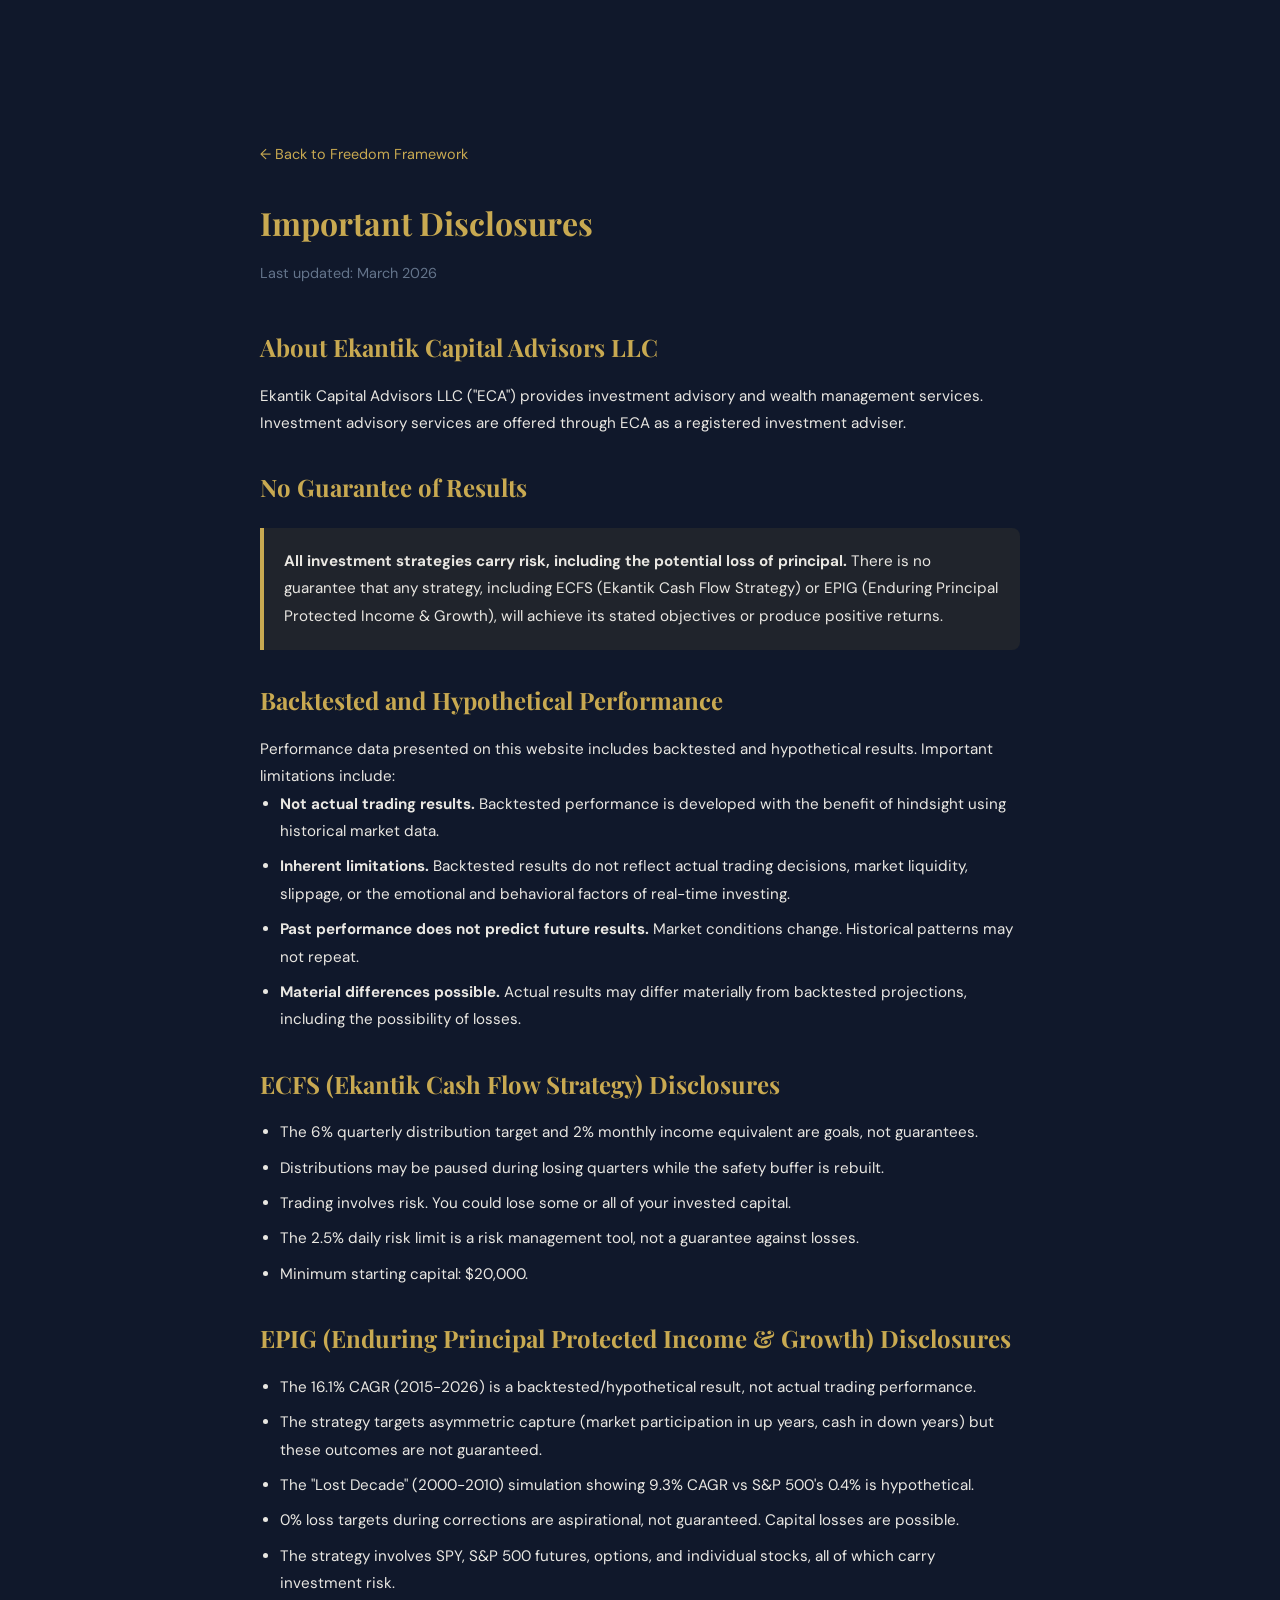
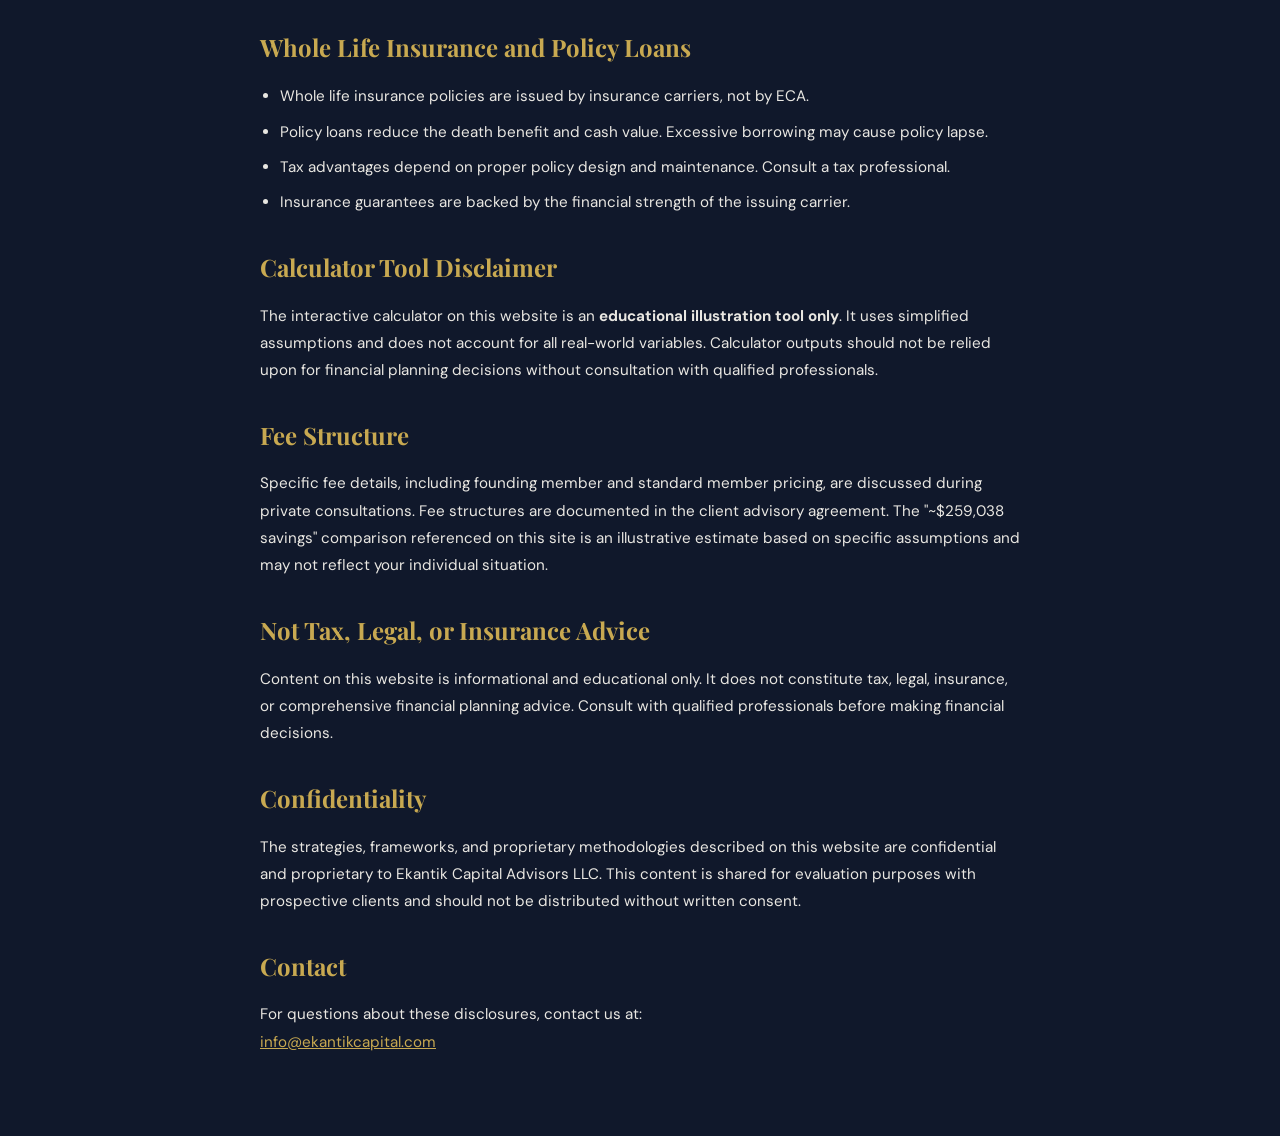
==== commit 4647cf17: "Rebrand to Ekantik design system (match accelerator.ekantikcapital.com) Align the freedom site's col" ====
--- a/disclosures.html
+++ b/disclosures.html
@@ -7,12 +7,12 @@
     <link rel="stylesheet" href="css/style.css">
     <link rel="preconnect" href="https://fonts.googleapis.com">
     <link rel="preconnect" href="https://fonts.gstatic.com" crossorigin>
-    <link href="https://fonts.googleapis.com/css2?family=Cormorant+Garamond:wght@300;400;500;600;700&family=Montserrat:wght@300;400;500;600;700;800&display=swap" rel="stylesheet">
+    <link href="https://fonts.googleapis.com/css2?family=Playfair+Display:wght@400;600;700;800;900&family=DM+Sans:wght@300;400;500;600;700&family=DM+Mono:wght@400;500&display=swap" rel="stylesheet">
     <style>
         .legal-page { max-width: 800px; margin: 0 auto; padding: 140px 20px 80px; color: var(--cream); }
-        .legal-page h1 { font-family: 'Cormorant Garamond', serif; color: var(--gold); margin-bottom: 10px; }
+        .legal-page h1 { font-family: 'Playfair Display', serif; color: var(--gold); margin-bottom: 10px; }
         .legal-page .last-updated { color: var(--silver); font-size: 0.9rem; margin-bottom: 40px; }
-        .legal-page h2 { font-family: 'Cormorant Garamond', serif; color: var(--gold); font-size: 1.5rem; margin: 30px 0 15px; }
+        .legal-page h2 { font-family: 'Playfair Display', serif; color: var(--gold); font-size: 1.5rem; margin: 30px 0 15px; }
         .legal-page p, .legal-page li { line-height: 1.8; color: var(--text-gray); font-size: 0.95rem; }
         .legal-page ul { padding-left: 20px; }
         .legal-page li { margin-bottom: 8px; }
--- a/css/style.css
+++ b/css/style.css
@@ -10,20 +10,21 @@
 }
 
 :root {
-    /* Luxury Color Palette - Updated to match PDF deck */
-    --midnight: #0D1B2A;
-    --deep-navy: #1B263B;
-    --charcoal: #263549;
-    --gold: #E0A930;
-    --pale-gold: #F2C14E;
-    --cream: #F5F3ED;
+    /* Ekantik Capital brand system — matches accelerator.ekantikcapital.com */
+    --midnight: #10182B;
+    --deep-navy: #131F38;
+    --charcoal: #1B2A4A;
+    --gold: #C8A951;
+    --pale-gold: #C8A951;
+    --cream: #E9E7E2;
     --white: #FFFFFF;
-    --silver: #9CA3AF;
-    
-    /* Typography */
-    --font-display: 'Cormorant Garamond', serif;
-    --font-body: 'Montserrat', sans-serif;
-    
+    --silver: #64748B;
+    
+    /* Typography — Ekantik brand: Playfair (display), DM Sans (body), DM Mono (numerals) */
+    --font-display: 'Playfair Display', Georgia, 'Times New Roman', serif;
+    --font-body: 'DM Sans', -apple-system, BlinkMacSystemFont, 'Segoe UI', sans-serif;
+    --font-mono: 'DM Mono', ui-monospace, 'SF Mono', Menlo, monospace;
+
     /* Spacing */
     --section-padding: clamp(80px, 12vw, 160px);
     
@@ -589,7 +590,7 @@
     font-size: 16px;
     font-weight: 700;
     color: var(--cream);
-    font-family: 'Cormorant Garamond', serif;
+    font-family: 'Playfair Display', serif;
 }
 
 .hero-pillars {
@@ -836,7 +837,7 @@
     font-size: 20px;
     font-weight: 700;
     color: var(--gold);
-    font-family: 'Cormorant Garamond', serif;
+    font-family: 'Playfair Display', serif;
     line-height: 1;
 }
 
@@ -2097,7 +2098,7 @@
     font-size: 28px;
     font-weight: 700;
     color: var(--cream);
-    font-family: 'Cormorant Garamond', serif;
+    font-family: 'Playfair Display', serif;
     margin: 0;
     line-height: 1.3;
 }
@@ -2205,13 +2206,13 @@
     font-size: 22px;
     font-weight: 700;
     color: var(--cream);
-    font-family: 'Cormorant Garamond', serif;
+    font-family: 'Playfair Display', serif;
 }
 
 .fcr-formula {
     font-size: 15px;
     color: var(--pale-gold);
-    font-family: 'Montserrat', sans-serif;
+    font-family: 'DM Sans', sans-serif;
     font-weight: 500;
 }
 
@@ -2265,7 +2266,7 @@
     font-weight: 700;
     color: var(--gold);
     margin-bottom: 8px;
-    font-family: 'Cormorant Garamond', serif;
+    font-family: 'Playfair Display', serif;
 }
 
 .fcr-status {
@@ -2358,7 +2359,7 @@
     font-weight: 700;
     color: var(--cream);
     margin: 0;
-    font-family: 'Cormorant Garamond', serif;
+    font-family: 'Playfair Display', serif;
     line-height: 1.3;
 }
 
@@ -2477,7 +2478,7 @@
     font-size: 16px;
     font-weight: 700;
     color: #FCA5A5;
-    font-family: 'Cormorant Garamond', serif;
+    font-family: 'Playfair Display', serif;
 }
 
 .warning-text {
@@ -3335,7 +3336,7 @@
 }
 
 .gold-bg {
-    background: linear-gradient(135deg, #fbbf24, #f59e0b);
+    background: linear-gradient(135deg, #C8A951, #C8A951);
     box-shadow: 0 6px 20px rgba(251, 191, 36, 0.3);
 }
 
@@ -5644,7 +5645,7 @@
     align-items: center;
     justify-content: center;
     flex-shrink: 0;
-    font-family: 'Cormorant Garamond', serif;
+    font-family: 'Playfair Display', serif;
 }
 
 .step-info {
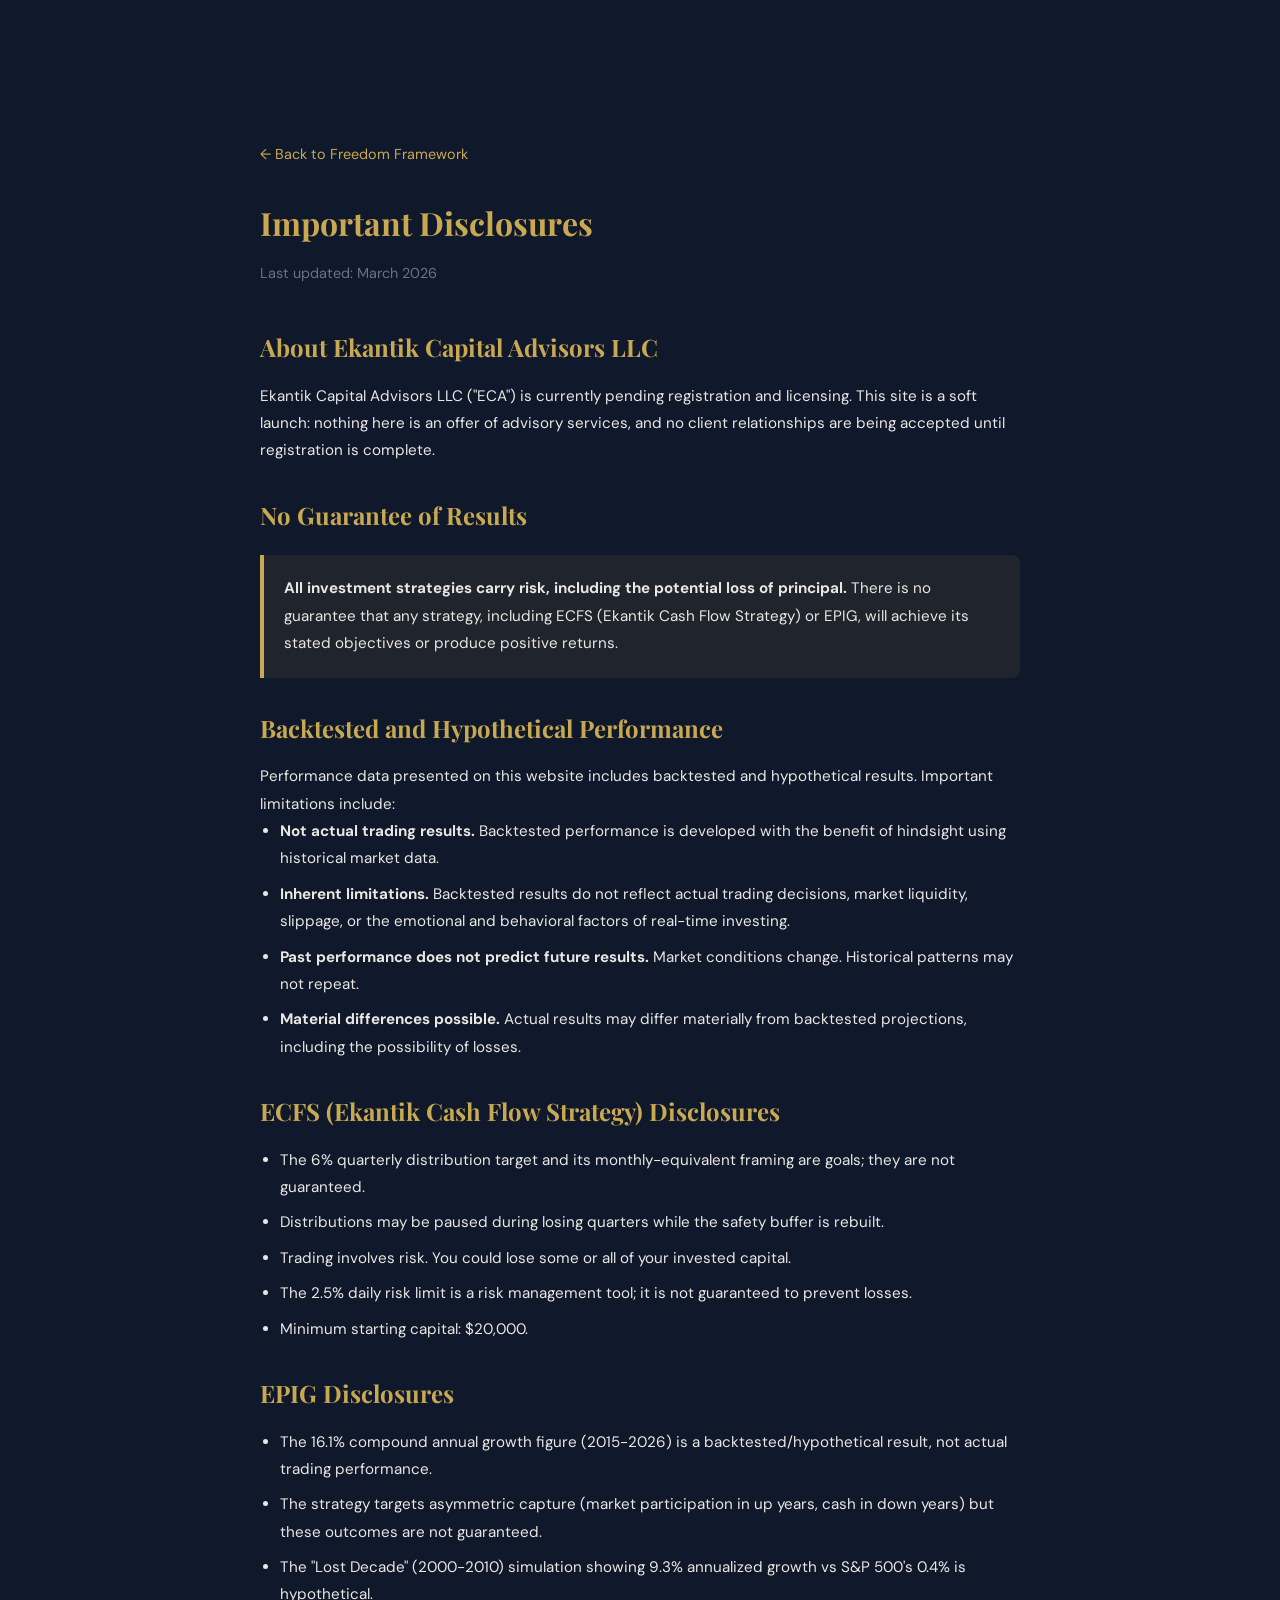
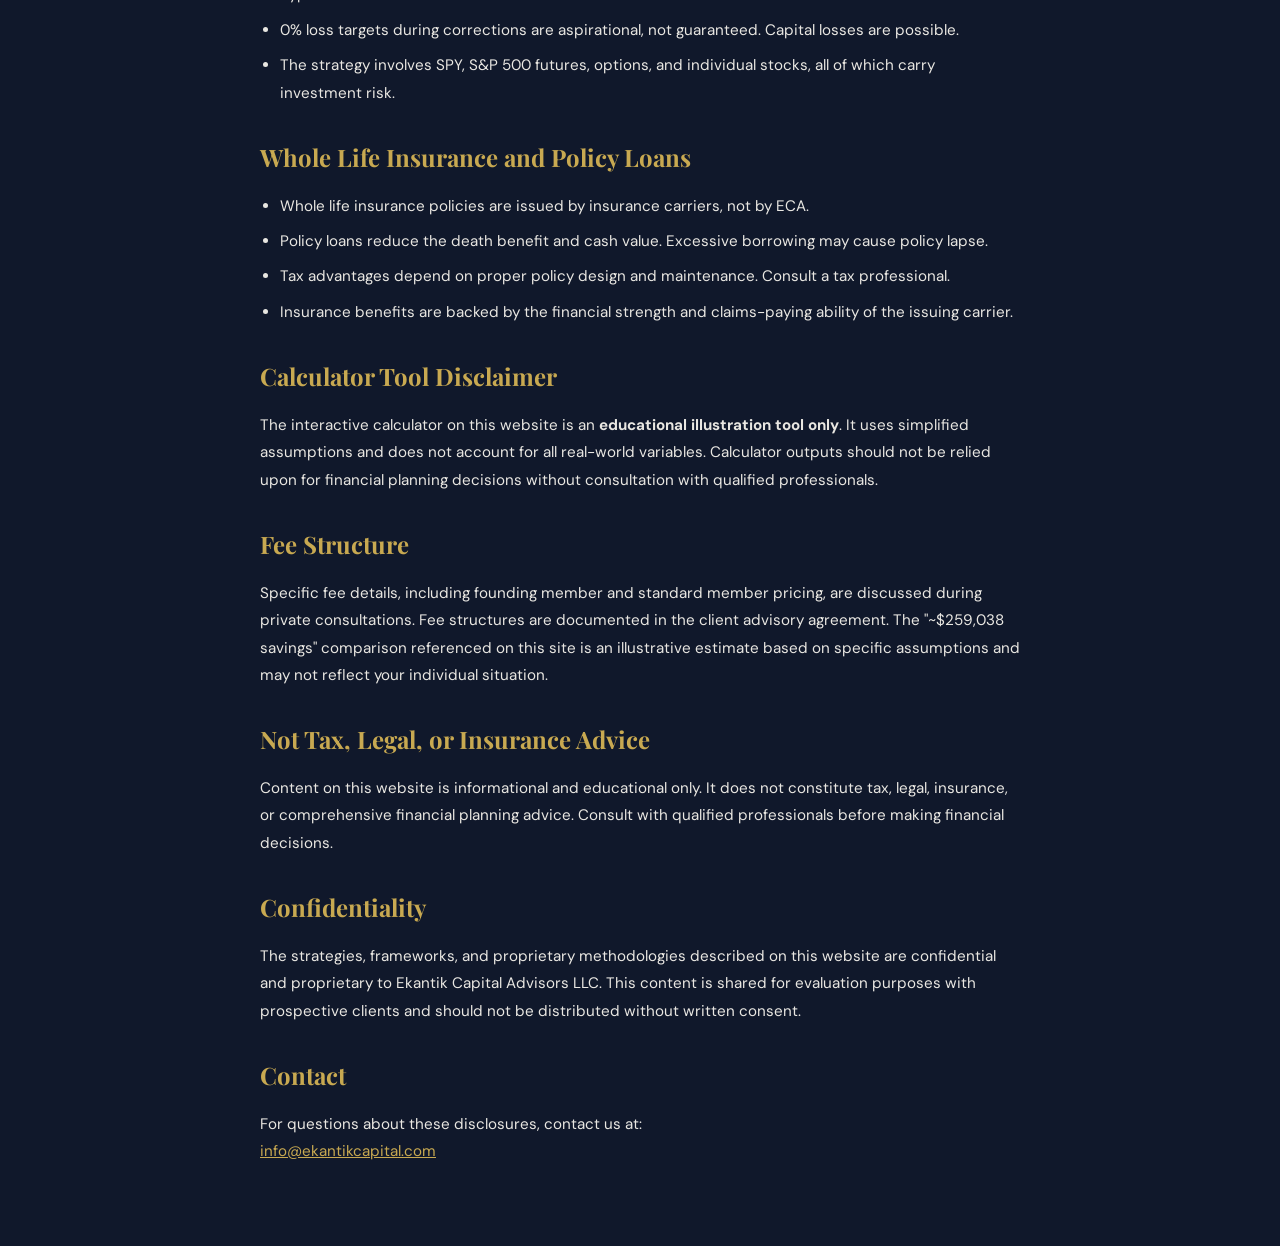
==== commit 65767078: "Spec §8/§9: forbidden-string cleanup across index/terms/disclosures — grep suite GREEN - disclosures" ====
--- a/disclosures.html
+++ b/disclosures.html
@@ -30,11 +30,11 @@
         <p class="last-updated">Last updated: March 2026</p>
 
         <h2>About Ekantik Capital Advisors LLC</h2>
-        <p>Ekantik Capital Advisors LLC ("ECA") provides investment advisory and wealth management services. Investment advisory services are offered through ECA as a registered investment adviser.</p>
+        <p>Ekantik Capital Advisors LLC ("ECA") is currently pending registration and licensing. This site is a soft launch: nothing here is an offer of advisory services, and no client relationships are being accepted until registration is complete.</p>
 
         <h2>No Guarantee of Results</h2>
         <div class="disclosure-box">
-            <p><strong>All investment strategies carry risk, including the potential loss of principal.</strong> There is no guarantee that any strategy, including ECFS (Ekantik Cash Flow Strategy) or EPIG (Enduring Principal Protected Income & Growth), will achieve its stated objectives or produce positive returns.</p>
+            <p><strong>All investment strategies carry risk, including the potential loss of principal.</strong> There is no guarantee that any strategy, including ECFS (Ekantik Cash Flow Strategy) or EPIG, will achieve its stated objectives or produce positive returns.</p>
         </div>
 
         <h2>Backtested and Hypothetical Performance</h2>
@@ -48,18 +48,18 @@
 
         <h2>ECFS (Ekantik Cash Flow Strategy) Disclosures</h2>
         <ul>
-            <li>The 6% quarterly distribution target and 2% monthly income equivalent are goals, not guarantees.</li>
+            <li>The 6% quarterly distribution target and its monthly-equivalent framing are goals; they are not guaranteed.</li>
             <li>Distributions may be paused during losing quarters while the safety buffer is rebuilt.</li>
             <li>Trading involves risk. You could lose some or all of your invested capital.</li>
-            <li>The 2.5% daily risk limit is a risk management tool, not a guarantee against losses.</li>
+            <li>The 2.5% daily risk limit is a risk management tool; it is not guaranteed to prevent losses.</li>
             <li>Minimum starting capital: $20,000.</li>
         </ul>
 
-        <h2>EPIG (Enduring Principal Protected Income & Growth) Disclosures</h2>
+        <h2>EPIG Disclosures</h2>
         <ul>
-            <li>The 16.1% CAGR (2015-2026) is a backtested/hypothetical result, not actual trading performance.</li>
+            <li>The 16.1% compound annual growth figure (2015-2026) is a backtested/hypothetical result, not actual trading performance.</li>
             <li>The strategy targets asymmetric capture (market participation in up years, cash in down years) but these outcomes are not guaranteed.</li>
-            <li>The "Lost Decade" (2000-2010) simulation showing 9.3% CAGR vs S&P 500's 0.4% is hypothetical.</li>
+            <li>The "Lost Decade" (2000-2010) simulation showing 9.3% annualized growth vs S&P 500's 0.4% is hypothetical.</li>
             <li>0% loss targets during corrections are aspirational, not guaranteed. Capital losses are possible.</li>
             <li>The strategy involves SPY, S&P 500 futures, options, and individual stocks, all of which carry investment risk.</li>
         </ul>
@@ -69,7 +69,7 @@
             <li>Whole life insurance policies are issued by insurance carriers, not by ECA.</li>
             <li>Policy loans reduce the death benefit and cash value. Excessive borrowing may cause policy lapse.</li>
             <li>Tax advantages depend on proper policy design and maintenance. Consult a tax professional.</li>
-            <li>Insurance guarantees are backed by the financial strength of the issuing carrier.</li>
+            <li>Insurance benefits are backed by the financial strength and claims-paying ability of the issuing carrier.</li>
         </ul>
 
         <h2>Calculator Tool Disclaimer</h2>
